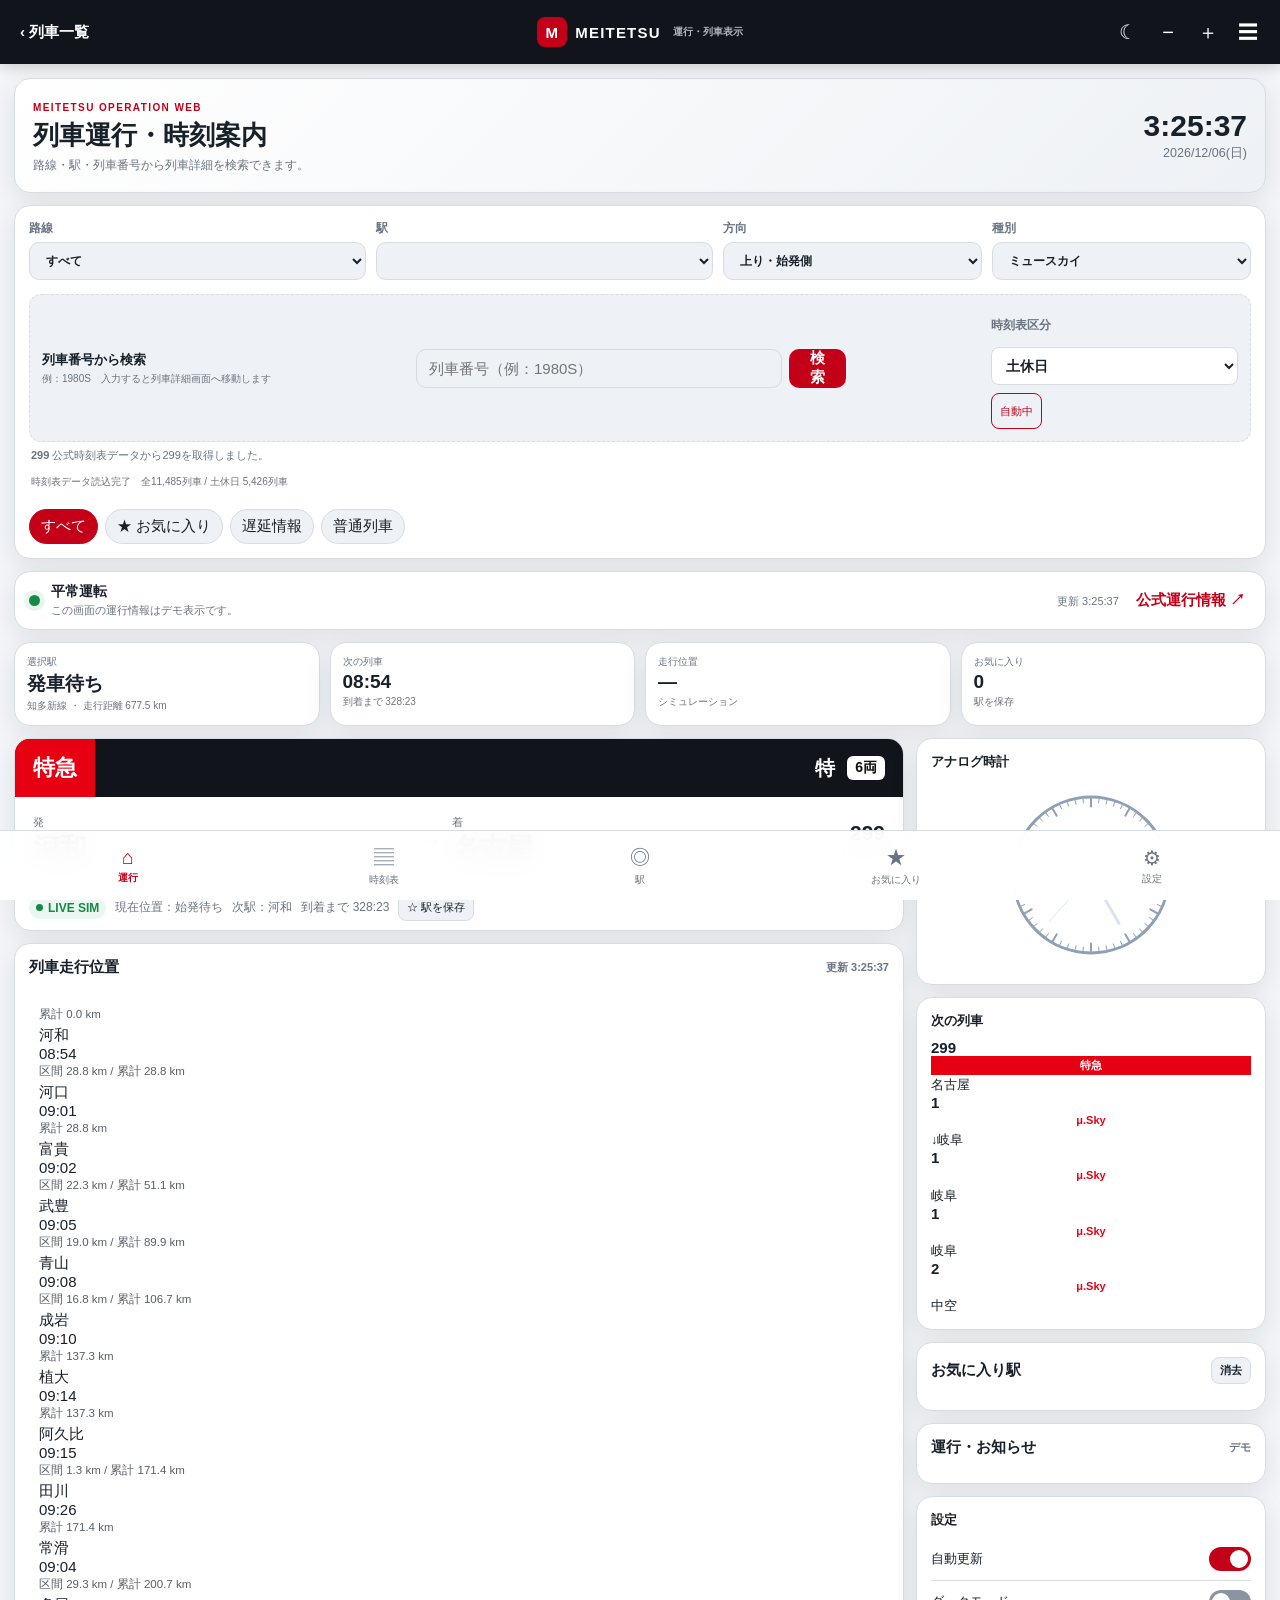
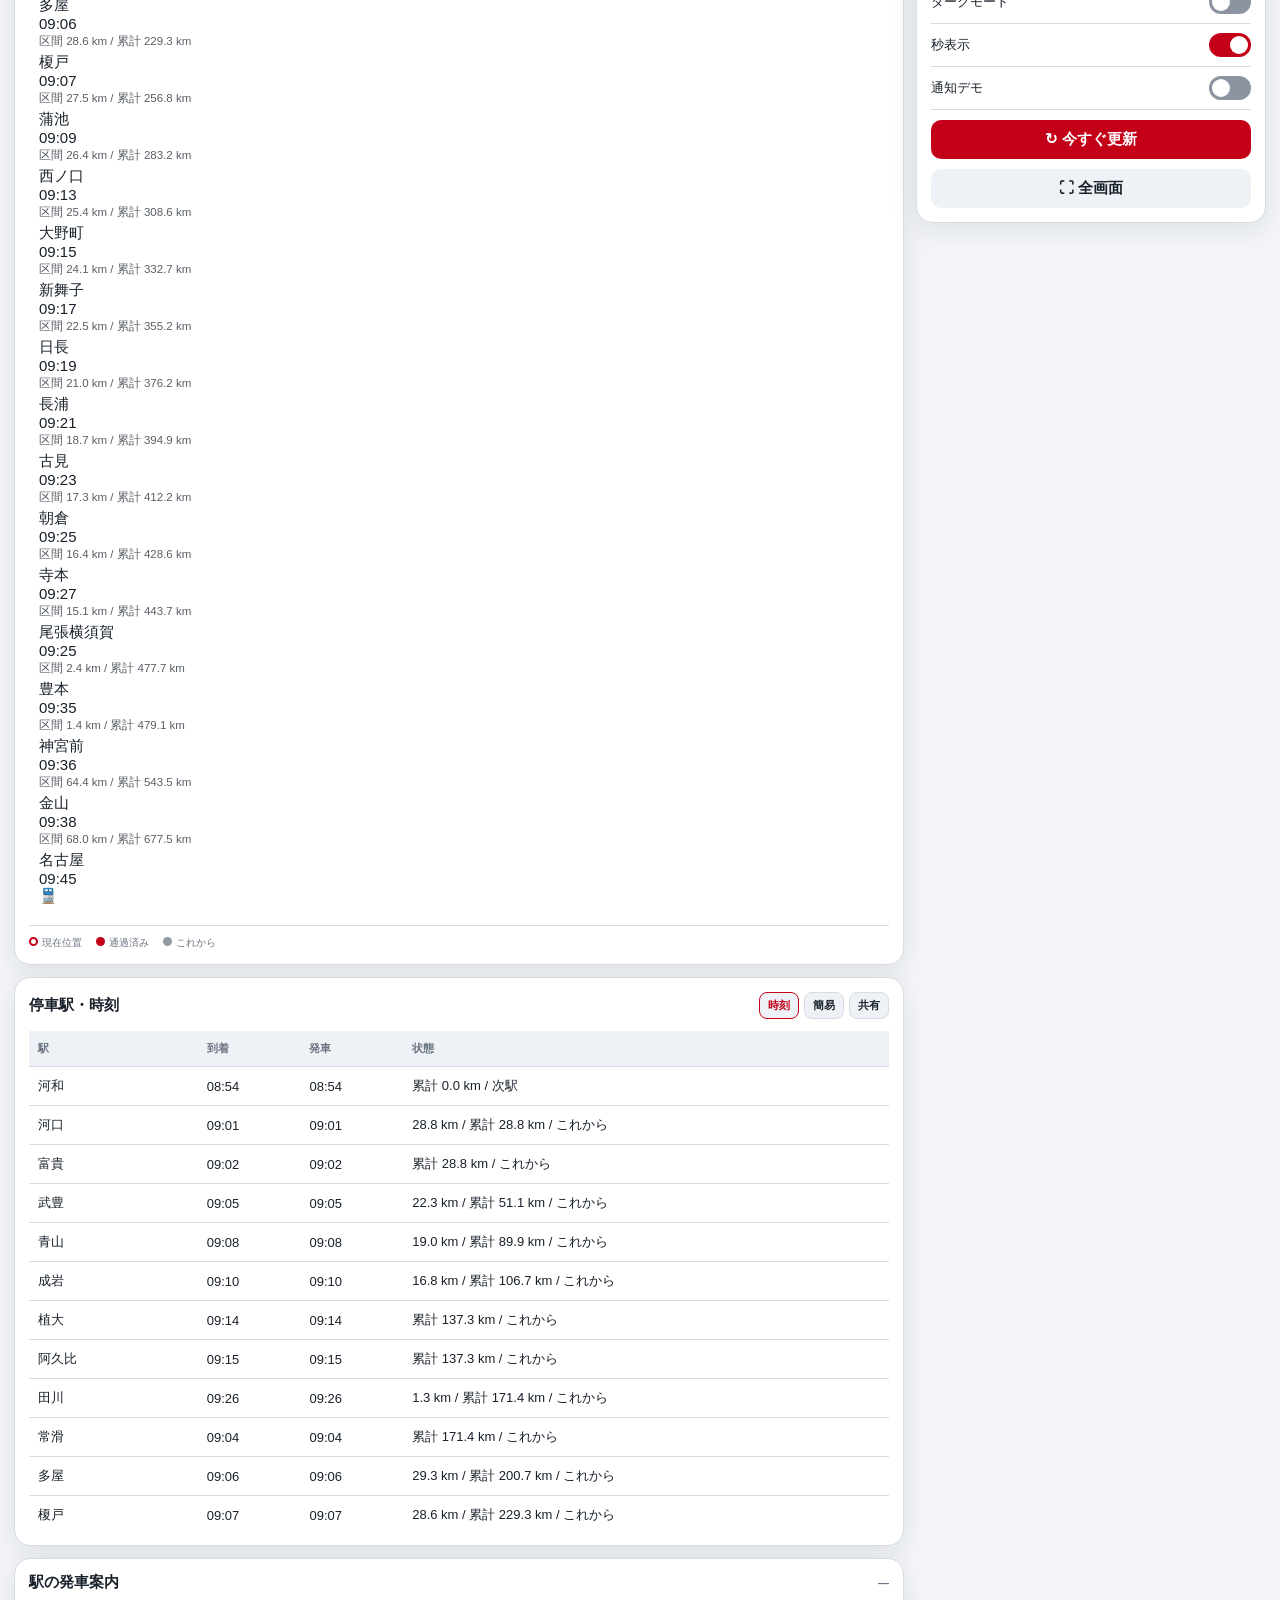
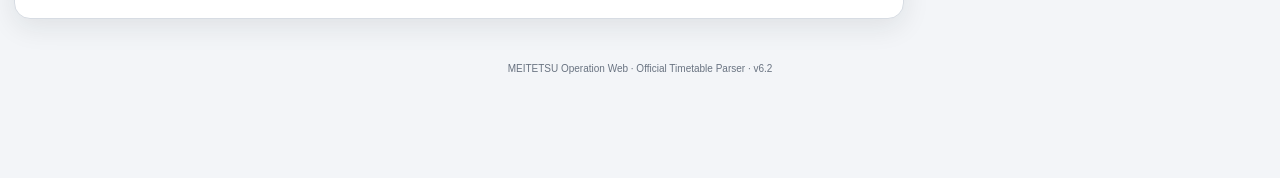
==== index.html @ cd7dd062 "Add files via upload" ====
<!doctype html>
<html lang="ja">
<head>
<meta charset="utf-8"><meta name="viewport" content="width=device-width,initial-scale=1,viewport-fit=cover">
<meta name="theme-color" content="#ffffff"><meta name="description" content="名鉄風の運行・列車・時刻表Webアプリ">
<meta name="mobile-web-app-capable" content="yes"><meta name="apple-mobile-web-app-capable" content="yes"><meta name="apple-mobile-web-app-status-bar-style" content="default"><meta name="apple-mobile-web-app-title" content="名鉄運行Web">
<link rel="apple-touch-icon" href="icon-180.png">
<link rel="manifest" href="manifest.webmanifest"><link rel="stylesheet" href="style.css?v=22">
<title>MEITETSU Operation Web v10.0 Driver Display v22</title>
</head>
<body>
<div id="toast" class="toast" aria-live="polite"></div>
<header class="topbar">
<button class="top-btn" id="backBtn">‹ 列車一覧</button>
<div class="brand"><span class="brand-mark">M</span><span>MEITETSU</span><small>運行・列車表示</small></div>
<div class="top-actions"><button class="icon-btn" id="themeBtn" title="テーマ">☾</button><button class="icon-btn" id="zoomOut">−</button><button class="icon-btn" id="zoomIn">＋</button><button class="icon-btn" id="menuBtn">☰</button></div>
</header>
<main class="app-shell" id="listView">
<section class="hero-card"><div class="hero-left"><span class="eyebrow">MEITETSU OPERATION WEB</span><h1>列車運行・時刻案内</h1><p id="heroSub">路線・駅・列車番号から列車詳細を検索できます。</p></div><div class="hero-clock"><span id="digital">00:00:00</span><small id="dateText">----</small></div></section>
<section class="control-card">
<div class="control-grid"><label>路線<select id="lineSelect"></select></label><label>駅<select id="stationSelect"></select></label><label>方向<select id="directionSelect"><option value="up">上り・始発側</option><option value="down">下り・終着側</option></select></label><label>種別<select id="typeSelect"><option>ミュースカイ</option><option>快速特急</option><option>特急</option><option>快速急行</option><option>急行</option><option>準急</option><option>普通</option></select></label></div>
<div class="train-search"><div><strong>列車番号から検索</strong><small>例：1980S　入力すると列車詳細画面へ移動します</small></div><div class="train-search-box"><input id="trainNumberInput" autocomplete="off" placeholder="列車番号（例：1980S）"><button id="trainSearchBtn">検索</button></div><div class="service-day-box"><label for="dayTypeSelect">時刻表区分</label><select id="dayTypeSelect"><option value="weekday">平日</option><option value="holiday">土休日</option></select><button type="button" id="dayTypeAutoBtn" class="mini-btn">自動</button></div></div>
<div id="trainSearchResult" class="train-search-result"></div><div id="dataStatus" class="data-status">時刻表データを確認中…（画面はすぐ使用できます）</div>
<div class="quick-row" id="quickLines"></div>
<div class="filter-row"><button class="filter active" data-filter="all">すべて</button><button class="filter" data-filter="favorite">★ お気に入り</button><button class="filter" data-filter="delay">遅延情報</button><button class="filter" data-filter="local">普通列車</button></div>
</section>
<section class="status-banner" id="operationBanner"><div class="status-dot ok"></div><div><strong id="bannerTitle">平常運転</strong><span id="bannerText">この画面の運行情報はデモ表示です。</span></div><div class="updated" id="lastUpdated">更新 --:--:--</div><button id="officialBtn">公式運行情報 ↗</button></section>
<section class="metrics"><div class="metric"><span>選択駅</span><strong id="metricStation">—</strong><small id="metricLine">—</small></div><div class="metric"><span>次の列車</span><strong id="metricNext">--:--</strong><small id="metricCountdown">—</small></div><div class="metric"><span>走行位置</span><strong id="metricPosition">—</strong><small>シミュレーション</small></div><div class="metric"><span>お気に入り</span><strong id="metricFav">0</strong><small>駅を保存</small></div></section>
<div class="dashboard"><section class="main-panel">
<section class="train-card"><div class="train-head"><div class="type" id="trainType">普通</div><div class="train-service"><b id="serviceCode">M</b><span id="cars">2両</span></div></div><div class="route-row"><div class="route-end"><small>発</small><strong id="origin">豊橋</strong></div><div class="route-arrow">→</div><div class="route-end"><small>着</small><strong id="destination">名鉄岐阜</strong></div><div class="train-number"><strong id="trainNo">1980S</strong><small>列車番号</small></div></div><div class="live-row"><span class="live-pill"><i></i> LIVE SIM</span><span id="currentLocation">現在位置：—</span><span id="nextStop">次駅：—</span><span id="eta">到着まで —</span><button class="mini-btn" id="favoriteStation">☆ 駅を保存</button></div></section>
<section class="position-card"><div class="section-title"><span>列車走行位置</span><small id="positionUpdated">更新 --:--:--</small></div><div class="route-map" id="routeMap"></div><div class="map-legend"><span><i class="lg-current"></i>現在位置</span><span><i class="lg-passed"></i>通過済み</span><span><i class="lg-next"></i>これから</span></div></section>
<section class="schedule-card" id="scheduleSection"><div class="section-title"><span>停車駅・時刻</span><div class="section-actions"><button class="mini-btn active" data-view="schedule">時刻</button><button class="mini-btn" data-view="compact">簡易</button><button class="mini-btn" id="shareBtn">共有</button></div></div><div class="table-wrap"><table id="scheduleTable"><thead><tr><th>駅</th><th>到着</th><th>発車</th><th>状態</th><th></th></tr></thead><tbody></tbody></table></div></section>
<section class="timetable-card" id="timetableSection"><div class="section-title"><span>駅の発車案内</span><small id="timetableTitle">—</small></div><div id="timetableList" class="timetable-list"></div></section>
</section><aside class="side-panel"><section class="clock-card"><div class="side-title">アナログ時計</div><div class="clock-wrap"><canvas id="analog" width="190" height="190"></canvas></div></section><section class="next-card"><div class="side-title">次の列車</div><div id="nextTrains"></div></section><section class="favorites-card"><div class="section-title"><span>お気に入り駅</span><button class="mini-btn" id="clearFavorites">消去</button></div><div id="favoritesList"></div></section><section class="news-card"><div class="section-title"><span>運行・お知らせ</span><small>デモ</small></div><div id="newsList" class="news-list"></div></section><section class="settings-card" id="settingsPanel"><div class="side-title">設定</div><label class="switch-row"><span>自動更新</span><input type="checkbox" id="autoRefresh" checked><i></i></label><label class="switch-row"><span>ダークモード</span><input type="checkbox" id="darkToggle"><i></i></label><label class="switch-row"><span>秒表示</span><input type="checkbox" id="secondsToggle" checked><i></i></label><label class="switch-row"><span>通知デモ</span><input type="checkbox" id="notifyToggle"><i></i></label><button class="wide-btn" id="refreshBtn">↻ 今すぐ更新</button><button class="wide-btn secondary" id="fullscreenBtn">⛶ 全画面</button><button class="wide-btn secondary" id="installBtn" hidden>＋ ホーム画面に追加</button></section></aside></div></main>

<section id="detailView" class="detail-view" hidden>
<div class="detail-top"><button id="detailBack">‹ 列車一覧</button><div class="detail-title"><strong id="detailCrewName">名古屋乗務区</strong><small id="detailDate">--:--　----</small></div><div class="detail-tools"><button id="detailTheme">☼</button><button id="detailZoomOut">−</button><button id="detailZoomIn">＋</button><button id="detailMenu">⋮</button><button id="stopSimOpen">停車</button></div></div>
<div class="detail-head"><div class="detail-type" id="detailType">普通</div><div class="detail-cars"><b id="detailCars">2</b><span>両</span></div><div class="detail-code"><b id="detailCode">M</b></div><div class="detail-notice">通告</div></div>
<div class="detail-grid">
<div class="detail-left">
<div class="detail-route"><div class="detail-end departure"><span>発</span><b id="detailOrigin">一宮</b></div><div class="detail-end arrival"><span>着</span><b id="detailDestination">津島</b></div><div class="detail-number"><b id="detailTrainNo">1980S</b><span>列車</span></div></div>
<div class="detail-table-wrap"><table class="detail-table"><thead><tr><th></th><th>駅</th><th>到着</th><th>発車</th></tr></thead><tbody id="detailSchedule"></tbody></table></div>
</div>
<aside class="detail-right"><div class="crew-state" id="detailCrewState">乗務開始</div><div class="detail-clock"><canvas id="detailAnalog" width="240" height="240"></canvas><strong id="detailDigital">00:00:00</strong></div><div class="article-box"><div>記事</div><p>自動放送なし</p><p id="detailNotice">列車番号検索で表示した列車です。</p></div></aside>
</div>

<!-- 停車30秒前の運転台赤表示。右側の時計・記事は残します。 -->
<div id="stopAlert" class="driver-stop-alert" hidden>
  <div class="driver-stop-panel">
    <div class="driver-stop-cars"><b id="alertCars">0</b><span>両</span></div>
    <div class="driver-stop-station" id="alertStation">常滑停車</div>
    <div class="driver-stop-times">
      <div><span>着時刻</span><b id="alertArrival">--:--:--</b></div>
      <div><span>発時刻</span><b id="alertDeparture">--:--:--</b></div>
    </div>
    <button id="stopConfirmButton">停車確認</button>
  </div>
</div>

<!-- 時刻シミュレーター -->
<dialog id="stopSimDialog">
  <div class="stop-sim-head"><strong>停車時刻シミュレーター</strong><button id="stopSimClose">×</button></div>
  <label>テスト時刻<input id="stopSimTime" type="time" step="1"></label>
  <div class="stop-sim-row"><button id="stopSimMinus">−30秒</button><button id="stopSimPlus">＋30秒</button></div>
  <div class="stop-sim-row"><button id="stopSimEvent">次の停車30秒前へ</button></div>
  <div class="stop-sim-row"><button id="stopSimPlay">▶ 再生</button><button id="stopSimPause">⏸ 停止</button></div>
  <div class="stop-sim-speed"><button data-stop-speed="1">1×</button><button data-stop-speed="10">10×</button><button data-stop-speed="30">30×</button><button data-stop-speed="60">60×</button></div>
  <p id="stopSimReadout">--:--:--</p>
  <small>テスト中は実時計を使わず、指定した仮想時刻で停車30秒前表示を判定します。</small>
</dialog>
</div>
</section>

<nav class="bottom-nav"><button class="nav-item active" data-target="top">⌂<span>運行</span></button><button class="nav-item" data-target="scheduleSection">▤<span>時刻表</span></button><button class="nav-item" id="stationBtn">◎<span>駅</span></button><button class="nav-item" data-target="favoritesList">★<span>お気に入り</span></button><button class="nav-item" id="settingsBtn">⚙<span>設定</span></button></nav>
<dialog id="menuDialog"><div class="dialog-head"><strong>メニュー</strong><button id="closeDialog">×</button></div><div class="dialog-body"><button class="menu-link" id="simulateDelay">⚠ 遅延表示をデモする</button><button class="menu-link" id="clearDelay">✓ 平常運転に戻す</button><button class="menu-link" id="simulateCancel">⛔ 運休列車をデモする</button><button class="menu-link" id="officialMenu">↗ 名鉄公式 運行情報</button><div class="search-box"><input id="stationSearch" placeholder="駅名を検索（例：一宮）"><button id="searchStation">検索</button></div><div id="searchResult"></div><p class="demo-note">列車番号検索は、名鉄公式「路線別時刻表」のPDFをGitHub Actionsで解析して生成したデータを使用します。運行情報・現在位置は別途シミュレーションです。公式PDFの更新後はデータ更新ワークフローを実行してください。</p></div></dialog>
<footer>MEITETSU Operation Web · Official Timetable Parser · v6.2</footer>
<script src="app.js?v=22"></script>
</body></html>
---- style.css ----
:root{--bg:#f3f5f8;--panel:#fff;--panel2:#eef1f5;--text:#18202a;--muted:#697381;--line:#d7dce3;--accent:#c40018;--line-accent:#c40018;--ok:#138a48;--warn:#c87900;--shadow:0 8px 28px rgba(20,28,38,.09);--radius:16px;--zoom:1}*{box-sizing:border-box}html{scroll-behavior:smooth}body{margin:0;background:var(--bg);color:var(--text);font-family:-apple-system,BlinkMacSystemFont,"Noto Sans JP","Yu Gothic",Meiryo,sans-serif;font-size:calc(15px * var(--zoom));padding-bottom:86px}button,select,input{font:inherit}button{cursor:pointer}body.dark{--bg:#090d13;--panel:#111721;--panel2:#1a212d;--text:#f1f4f7;--muted:#9aa5b2;--line:#2c3542;--shadow:0 10px 32px rgba(0,0,0,.3)}
.topbar{position:sticky;top:0;z-index:30;height:64px;background:#11151b;color:#fff;display:grid;grid-template-columns:1fr auto 1fr;align-items:center;padding:0 14px;box-shadow:0 2px 14px #0003}.top-btn,.icon-btn{background:transparent;border:0;color:#fff}.top-btn{justify-self:start;font-weight:700}.brand{display:flex;align-items:center;gap:8px;font-weight:800;letter-spacing:.08em}.brand-mark{display:grid;place-items:center;width:30px;height:30px;border-radius:8px;background:var(--accent);font-weight:900}.brand small{display:block;font-size:10px;letter-spacing:0;color:#aeb7c3;margin-left:4px}.top-actions{justify-self:end;display:flex;gap:4px}.icon-btn{width:36px;height:36px;border-radius:9px;font-size:20px}.icon-btn:hover,.top-btn:hover{background:#ffffff14}.app-shell{max-width:1280px;margin:auto;padding:14px}.hero-card,.control-card,.status-banner,.train-card,.position-card,.schedule-card,.timetable-card,.clock-card,.next-card,.news-card,.settings-card,.favorites-card,.metric{background:var(--panel);border:1px solid var(--line);box-shadow:var(--shadow);border-radius:var(--radius)}.hero-card{display:flex;justify-content:space-between;align-items:center;padding:18px;margin-bottom:12px;background:linear-gradient(135deg,var(--panel),var(--panel2))}.eyebrow{font-size:10px;font-weight:900;letter-spacing:.14em;color:var(--accent)}h1{margin:4px 0;font-size:26px} .hero-left p{margin:0;color:var(--muted);font-size:12px}.hero-clock{text-align:right}.hero-clock span{display:block;font-size:30px;font-weight:900;font-variant-numeric:tabular-nums}.hero-clock small{color:var(--muted)}.control-card{padding:14px;margin-bottom:12px}.control-grid{display:grid;grid-template-columns:1.3fr 1.3fr 1fr 1fr;gap:10px}.control-grid label{font-size:12px;font-weight:800;color:var(--muted)}select,input{display:block;width:100%;margin-top:5px;border:1px solid var(--line);background:var(--panel2);color:var(--text);border-radius:10px;padding:10px 12px;outline:none}.quick-row,.filter-row{display:flex;gap:7px;overflow:auto;padding-top:10px}.quick,.filter{white-space:nowrap;border:1px solid var(--line);background:var(--panel2);color:var(--text);padding:7px 11px;border-radius:999px}.quick i{display:inline-block;width:7px;height:7px;border-radius:50%;margin-right:6px}.quick.active,.filter.active{background:var(--accent);border-color:var(--accent);color:white}.status-banner{display:flex;align-items:center;gap:11px;padding:11px 14px;margin-bottom:12px}.status-dot{width:11px;height:11px;border-radius:50%;flex:none}.status-dot.ok{background:var(--ok);box-shadow:0 0 0 5px #138a4815}.status-dot.warn{background:var(--warn);box-shadow:0 0 0 5px #c8790015}.status-banner>div:nth-child(2){min-width:0;flex:1}.status-banner strong{display:block;font-size:14px}.status-banner span,.updated{display:block;color:var(--muted);font-size:11px;margin-top:2px}.status-banner button{border:0;background:transparent;color:var(--accent);font-weight:800;white-space:nowrap}.metrics{display:grid;grid-template-columns:repeat(4,1fr);gap:10px;margin-bottom:12px}.metric{padding:12px}.metric span,.metric small{display:block;color:var(--muted);font-size:10px}.metric strong{display:block;font-size:19px;margin:2px 0}.dashboard{display:grid;grid-template-columns:minmax(0,1fr) 350px;gap:12px}.main-panel{min-width:0}.train-card{overflow:hidden;margin-bottom:12px}.train-head{display:flex;justify-content:space-between;background:#11151b;color:#fff}.type{background:#111;color:#fff;font-size:22px;font-weight:900;padding:14px 18px}.train-service{display:flex;align-items:center;gap:12px;padding:0 18px;font-size:14px}.train-service b{font-size:20px}.train-service span{background:#fff;color:#111;padding:3px 8px;border-radius:6px;font-weight:800}.route-row{display:grid;grid-template-columns:1fr 45px 1fr auto;align-items:center;padding:18px}.route-end small,.train-number small{display:block;color:var(--muted);font-size:11px}.route-end strong{font-size:27px}.route-arrow{font-size:28px;text-align:center;color:var(--line-accent)}.train-number{text-align:right;padding-left:15px}.train-number strong{display:block;font-size:21px}.live-row{border-top:1px solid var(--line);padding:9px 14px;display:flex;gap:9px;align-items:center;flex-wrap:wrap;color:var(--muted);font-size:12px}.live-pill{display:inline-flex;align-items:center;gap:5px;background:#138a4814;color:var(--ok);padding:4px 7px;border-radius:999px;font-weight:900}.live-pill i{width:7px;height:7px;border-radius:50%;background:currentColor;animation:pulse 1.4s infinite}@keyframes pulse{50%{opacity:.3}}.mini-btn{border:1px solid var(--line);background:var(--panel2);color:var(--text);border-radius:8px;padding:5px 8px;font-size:11px}.mini-btn.active{color:var(--accent);border-color:var(--accent)}.position-card,.schedule-card,.timetable-card{padding:14px;margin-bottom:12px}.section-title{display:flex;justify-content:space-between;gap:10px;align-items:center;font-weight:900;margin-bottom:12px}.section-title small{font-size:11px;color:var(--muted);font-weight:600}.section-actions{display:flex;gap:5px}.route-map{display:flex;align-items:flex-start;gap:0;overflow-x:auto;padding:16px 10px 20px}.map-stop{position:relative;min-width:90px;text-align:center}.map-stop:before{content:"";position:absolute;top:13px;left:-45px;width:90px;height:5px;background:var(--line);z-index:0}.map-stop:first-child:before{display:none}.map-dot{position:relative;z-index:1;margin:0 auto 8px;width:28px;height:28px;border-radius:50%;border:6px solid var(--panel);background:#929aa5;box-shadow:0 0 0 2px #929aa5}.map-stop.passed .map-dot{background:var(--line-accent);box-shadow:0 0 0 2px var(--line-accent)}.map-stop.current .map-dot{background:#fff;box-shadow:0 0 0 3px var(--line-accent),0 0 0 8px color-mix(in srgb,var(--line-accent) 15%,transparent)}.map-stop.current .map-label{color:var(--line-accent);font-weight:900}.map-label{font-size:11px;white-space:nowrap}.map-time{font-size:10px;color:var(--muted);margin-top:3px}.map-legend{display:flex;gap:14px;color:var(--muted);font-size:10px;border-top:1px solid var(--line);padding-top:10px}.map-legend i{display:inline-block;width:9px;height:9px;border-radius:50%;margin-right:4px}.lg-current{border:2px solid var(--line-accent)}.lg-passed{background:var(--line-accent)}.lg-next{background:#929aa5}.table-wrap{overflow:auto;max-height:500px}.schedule-card table{width:100%;border-collapse:collapse}.schedule-card th,.schedule-card td{padding:10px 9px;border-bottom:1px solid var(--line);text-align:left}.schedule-card th{position:sticky;top:0;background:var(--panel2);font-size:11px;color:var(--muted)}.schedule-card td{font-size:13px}.schedule-card tr.current{background:#c400180b}.schedule-card tr.current td:first-child{border-left:4px solid var(--line-accent)}.station-link{border:0;background:transparent;color:var(--text);font-weight:700;padding:0}.star-btn{border:0;background:transparent;color:var(--accent);font-size:17px}.state{font-size:11px;border-radius:999px;padding:3px 7px;background:var(--panel2)}.state.now{color:var(--accent);background:#c4001815;font-weight:900}.state.done{color:var(--muted)}.table-wrap.compact td:nth-child(2),.table-wrap.compact td:nth-child(3),.table-wrap.compact th:nth-child(2),.table-wrap.compact th:nth-child(3){display:none}.timetable-list{display:grid;grid-template-columns:1fr 1fr}.tt-row{display:grid;grid-template-columns:65px 60px 1fr 55px;gap:8px;padding:9px;border-bottom:1px solid var(--line);align-items:center}.tt-row strong{font-size:18px}.tt-type{font-size:10px;border-radius:5px;background:var(--panel2);padding:4px;text-align:center}.tt-row em{font-size:9px;color:var(--accent);font-style:normal}.side-panel{display:flex;flex-direction:column;gap:12px}.clock-card,.next-card,.news-card,.settings-card,.favorites-card{padding:14px}.side-title{font-size:13px;font-weight:900;margin-bottom:9px}.clock-wrap{display:grid;place-items:center}.next-item{display:grid;grid-template-columns:auto 1fr auto;gap:9px;align-items:center;padding:9px 0;border-bottom:1px solid var(--line)}.next-time{font-size:20px;font-weight:900}.next-main strong{display:block}.next-main small{color:var(--muted)}.next-tag{font-size:10px;background:var(--panel2);padding:4px 6px;border-radius:6px}.news-item{padding:9px 0;border-bottom:1px solid var(--line);font-size:12px}.news-item strong{display:block}.news-item small{display:block;color:var(--muted);margin-top:3px}.favorite-chip{border:1px solid var(--line);background:var(--panel2);color:var(--text);border-radius:999px;padding:7px 10px;margin:3px;font-size:11px}.empty{color:var(--muted);font-size:11px;padding:8px}.switch-row{display:flex;align-items:center;justify-content:space-between;padding:9px 0;border-bottom:1px solid var(--line);font-size:13px}.switch-row input{display:none}.switch-row i{width:42px;height:24px;border-radius:20px;background:#8b94a0;position:relative}.switch-row i:after{content:"";position:absolute;width:18px;height:18px;top:3px;left:3px;border-radius:50%;background:white;transition:.2s}.switch-row input:checked+i{background:var(--accent)}.switch-row input:checked+i:after{left:21px}.wide-btn{width:100%;border:0;background:var(--accent);color:white;border-radius:10px;padding:10px;margin-top:10px;font-weight:800}.wide-btn.secondary{background:var(--panel2);color:var(--text)}.bottom-nav{position:fixed;z-index:30;bottom:0;left:0;right:0;height:70px;background:color-mix(in srgb,var(--panel) 94%,transparent);backdrop-filter:blur(16px);border-top:1px solid var(--line);display:grid;grid-template-columns:repeat(5,1fr)}.nav-item{border:0;background:transparent;color:var(--muted);font-size:20px}.nav-item span{display:block;font-size:10px;margin-top:2px}.nav-item.active{color:var(--accent);font-weight:900}footer{text-align:center;color:var(--muted);font-size:10px;padding:18px}.toast{position:fixed;z-index:100;top:78px;left:50%;transform:translateX(-50%) translateY(-15px);opacity:0;pointer-events:none;background:#11151b;color:white;padding:9px 13px;border-radius:10px;box-shadow:var(--shadow);transition:.25s;font-size:12px}.toast.show{opacity:1;transform:translateX(-50%) translateY(0)}dialog{border:1px solid var(--line);background:var(--panel);color:var(--text);border-radius:16px;width:min(92vw,440px);box-shadow:0 30px 80px #0006;padding:0}dialog::backdrop{background:#0008}.dialog-head{display:flex;justify-content:space-between;padding:14px;border-bottom:1px solid var(--line)}.dialog-head button{border:0;background:transparent;color:var(--text);font-size:22px}.dialog-body{padding:14px}.menu-link{display:block;width:100%;padding:12px;text-align:left;border:0;border-bottom:1px solid var(--line);background:transparent;color:var(--text)}.search-box{display:grid;grid-template-columns:1fr auto;gap:7px;margin-top:12px}.search-box input{margin:0}.search-box button{border:0;background:var(--accent);color:white;border-radius:10px;padding:0 14px}.search-result{display:flex;justify-content:space-between;width:100%;border:0;border-bottom:1px solid var(--line);background:transparent;color:var(--text);padding:10px}.search-result small{color:var(--muted)}.demo-note{color:var(--muted);font-size:11px;line-height:1.6}
@media(max-width:850px){.dashboard{grid-template-columns:1fr}.side-panel{display:grid;grid-template-columns:1fr 1fr}.news-card,.settings-card,.favorites-card{grid-column:span 2}.control-grid{grid-template-columns:1fr 1fr}.route-row{grid-template-columns:1fr 35px 1fr}.train-number{grid-column:1/-1;text-align:left;padding:8px 0 0}.metrics{grid-template-columns:repeat(2,1fr)}.timetable-list{grid-template-columns:1fr}}
@media(max-width:520px){.app-shell{padding:8px}.topbar{height:58px}.top-btn{font-size:12px}.brand{font-size:12px}.brand-mark{width:27px;height:27px}.icon-btn{width:31px}.hero-card{padding:14px}.hero-clock span{font-size:23px}h1{font-size:21px}.status-banner{align-items:flex-start;flex-wrap:wrap}.status-banner .updated{margin-left:22px}.status-banner button{font-size:11px}.route-end strong{font-size:23px}.side-panel{display:block}.clock-card,.next-card,.news-card,.settings-card,.favorites-card{margin-bottom:12px}.route-map{padding-left:4px}.map-stop{min-width:76px}.map-stop:before{left:-38px;width:76px}.bottom-nav{height:66px}.nav-item{font-size:18px}.tt-row{grid-template-columns:55px 50px 1fr 35px}}
:root{--zoom:1}.app-shell,.detail-view{zoom:var(--zoom)}
.train-search{margin-top:14px;padding:12px;border:1px dashed var(--line);border-radius:12px;display:flex;align-items:center;justify-content:space-between;gap:12px;background:var(--panel2)}.train-search strong{display:block;font-size:13px}.train-search small{display:block;color:var(--muted);font-size:10px;margin-top:3px}.train-search-box{display:flex;gap:7px;min-width:min(430px,48%)}.train-search-box input{margin:0}.train-search-box button{border:0;background:var(--accent);color:#fff;border-radius:10px;padding:0 16px;font-weight:800}.train-search-result{font-size:11px;color:var(--muted);padding:6px 2px;min-height:17px}
.detail-view{padding-bottom:30px;min-height:calc(100vh - 64px);background:#fff;color:#111;font-family:Arial,'Noto Sans JP',sans-serif}.detail-top{height:64px;display:grid;grid-template-columns:1fr auto 1fr;align-items:center;border-bottom:1px solid #222;background:#fff}.detail-top>button,.detail-tools button{height:44px;border:0;background:#fff;color:#0877d1;font-size:17px;padding:0 13px}.detail-top>button{text-align:left}.detail-title{text-align:center;font-size:20px}.detail-title small{display:block;font-size:11px;font-weight:400;margin-top:2px}.detail-tools{justify-self:end;display:flex;gap:1px}.detail-tools button{border:1px solid #222;color:#111;min-width:44px;border-radius:5px;font-size:22px}.detail-grid{display:grid;grid-template-columns:minmax(560px,1fr) 360px;max-width:1100px;margin:0 auto;border-left:1px solid #222;border-right:1px solid #222}.detail-left{border-right:2px solid #222}.detail-head{display:grid;grid-template-columns:2fr 1fr 1fr;height:122px;border-bottom:2px solid #222}.detail-type{background:#000;color:#fff;font-size:62px;display:grid;place-items:center;font-weight:500}.detail-code,.detail-cars{display:grid;place-items:center;border-left:1px solid #222;background:#fff}.detail-code b{font-size:58px;font-weight:400}.detail-cars{grid-template-columns:1fr auto;padding:0 20px}.detail-cars b{font-size:58px;font-weight:400}.detail-cars span{font-size:22px;align-self:end;margin-bottom:22px}.detail-route{height:112px;display:grid;grid-template-columns:1fr 1fr 1.45fr;border-bottom:2px solid #222}.detail-end{display:grid;grid-template-columns:42px 1fr;align-items:center;border-right:1px solid #222}.detail-end span{font-size:24px;text-align:center}.detail-end b{font-size:37px;font-weight:500;text-align:center}.detail-number{display:grid;grid-template-columns:1fr 70px;align-items:center}.detail-number b{font-size:54px;font-weight:400;text-align:center}.detail-number span{font-size:25px}.detail-table-wrap{overflow:auto}.detail-table{border-collapse:collapse;width:100%;table-layout:fixed}.detail-table th,.detail-table td{border-bottom:1px solid #222;border-right:1px solid #222;height:47px;padding:0 7px}.detail-table th{font-size:12px;background:#f5f5f5}.detail-table th:nth-child(1){width:42px}.detail-table th:nth-child(2){width:35%}.detail-table th:nth-child(3),.detail-table th:nth-child(4){width:31.5%}.detail-table td{font-size:25px}.detail-table td:nth-child(3),.detail-table td:nth-child(4){font-variant-numeric:tabular-nums}.detail-table .row-mark{font-size:12px;text-align:center;color:#e00072}.detail-table .detail-current{background:#fff4fa}.detail-table .detail-current td:nth-child(2){font-weight:700}.detail-right{background:#fff}.crew-state{height:70px;background:#ddd;border-bottom:2px solid #222;display:grid;place-items:center;font-size:36px}.detail-clock{text-align:center;padding:14px 10px 8px}.detail-clock canvas{width:min(220px,70vw);height:auto;display:block;margin:0 auto}.detail-clock strong{display:block;font-size:48px;font-weight:400;letter-spacing:4px;margin-top:3px}.article-box{border-top:2px solid #222;margin-top:2px;min-height:150px}.article-box>div{background:#999;color:#111;font-size:21px;padding:3px 7px}.article-box p{margin:7px;font-size:18px}.detail-view[hidden]{display:none!important}
@media(max-width:760px){.train-search{display:block}.train-search-box{min-width:0;width:100%;margin-top:9px}.detail-grid{display:block;border:0}.detail-left{border-right:0}.detail-right{border-top:2px solid #222}.detail-head{height:92px}.detail-type{font-size:42px}.detail-code b,.detail-cars b{font-size:40px}.detail-cars span{font-size:15px;margin-bottom:16px}.detail-route{height:88px}.detail-end b{font-size:27px}.detail-end span{font-size:18px}.detail-number b{font-size:35px}.detail-number span{font-size:17px}.detail-table td{font-size:20px;height:42px}.crew-state{height:55px;font-size:28px}.detail-clock{display:grid;grid-template-columns:1fr;justify-items:center}.detail-clock strong{font-size:36px}.detail-top{grid-template-columns:1fr auto auto}.detail-title{font-size:15px}.detail-title small{display:none}.detail-tools button{min-width:34px;padding:0 7px;font-size:18px}}
@media(max-width:520px){.train-search-box button{padding:0 12px}.detail-top{height:54px}.detail-top>button{font-size:14px;padding:0 7px}.detail-head{grid-template-columns:2fr 1fr 1fr}.detail-route{grid-template-columns:1fr 1fr 1.25fr}.detail-number{grid-template-columns:1fr 42px}.detail-number b{font-size:29px}.detail-number span{font-size:13px}.detail-table td{font-size:17px}.detail-table th{font-size:10px}.detail-clock strong{font-size:30px}.article-box{min-height:100px}}

.data-status{font-size:10px;color:var(--muted);padding:6px 2px 0}.data-status.ok{color:#087f4f}.data-status.warn{color:#b36b00}.source-pill{display:inline-block;font-size:10px;padding:3px 6px;border-radius:999px;background:#eef7ff;color:#1769aa;margin-left:5px}

.search-train-result{display:grid;grid-template-columns:auto 1fr;gap:2px 10px;width:100%;padding:9px;border:0;border-bottom:1px solid var(--line);background:var(--panel);color:var(--text);text-align:left}.search-train-result b{font-size:14px}.search-train-result span{font-weight:700}.search-train-result small{grid-column:1/-1;color:var(--muted);font-size:10px}


/* PWA / driver-display fullscreen mode */
html, body {
  min-height: 100%;
}
body {
  -webkit-tap-highlight-color: transparent;
  overscroll-behavior-y: none;
}
@media (display-mode: standalone) {
  body { padding-bottom: env(safe-area-inset-bottom); }
  .topbar { padding-top: env(safe-area-inset-top); height: calc(64px + env(safe-area-inset-top)); }
  .bottom-nav { padding-bottom: env(safe-area-inset-bottom); height: calc(70px + env(safe-area-inset-bottom)); }
}
@media (display-mode: fullscreen), (display-mode: standalone) and (orientation: landscape) {
  .detail-view {
    min-height: 100dvh;
    padding-bottom: 0;
  }
  .detail-grid {
    width: 100%;
    max-width: none;
    min-height: calc(100dvh - 64px);
  }
  .detail-right {
    min-width: 300px;
  }
  .bottom-nav, body > footer { display: none; }
}
html:fullscreen body { overflow: hidden; }
html:fullscreen .detail-view { min-height: 100dvh; }
html:fullscreen .detail-grid { min-height: 100dvh; }

/* iPad / tablet driver-display sizing fix
   The previous minmax(560px, 1fr) + 360px forced a ~920px minimum layout,
   which could leave an unused strip on the right on iPad. */
@media (min-width: 761px) and (max-width: 1100px) {
  html, body { width: 100%; max-width: 100%; overflow-x: hidden; }
  .topbar { width: 100%; }
  .detail-view { width: 100%; max-width: 100%; overflow-x: hidden; }
  .detail-grid {
    width: 100%;
    max-width: none;
    grid-template-columns: minmax(0, 3fr) minmax(300px, 2fr);
    margin: 0;
  }
  .detail-left { min-width: 0; }
  .detail-right { min-width: 0; }
  .detail-head { grid-template-columns: 2fr 1fr 1fr; }
  .detail-route { grid-template-columns: minmax(0, 1fr) minmax(0, 1fr) minmax(180px, 1.45fr); }
  .detail-number { min-width: 0; }
  .detail-number b, .detail-end b { white-space: nowrap; }
  .detail-table-wrap { width: 100%; overflow-x: hidden; }
  .detail-table { width: 100%; }
  .detail-clock canvas { width: min(220px, 32vw); height: auto; }
}

/* iPad portrait: keep the two-pane driver display while using the full width. */
@media (min-width: 761px) and (max-width: 1100px) and (orientation: portrait) {
  .detail-grid { grid-template-columns: minmax(0, 60%) minmax(0, 40%); }
  .detail-type { font-size: clamp(44px, 6vw, 62px); }
  .detail-code b, .detail-cars b { font-size: clamp(40px, 5.5vw, 58px); }
  .detail-end b { font-size: clamp(28px, 3.6vw, 37px); }
  .detail-number b { font-size: clamp(38px, 5vw, 54px); }
  .detail-table td { font-size: clamp(20px, 2.35vw, 25px); }
  .crew-state { font-size: clamp(28px, 3.4vw, 36px); }
  .detail-clock strong { font-size: clamp(34px, 4.5vw, 48px); }
}

/* v4: iPad portrait clock-fit fix
   Keep the driver display at 100% scale. The digital clock must fit inside
   the right pane instead of being clipped when the page is viewed at 1x. */
@media (min-width: 761px) and (max-width: 1100px) {
  .detail-right {
    min-width: 0;
    overflow: hidden;
  }
  .detail-clock {
    width: 100%;
    min-width: 0;
    overflow: hidden;
    padding-left: 6px;
    padding-right: 6px;
  }
  .detail-clock canvas {
    width: min(220px, 30vw, 100%);
    max-width: 100%;
    height: auto;
  }
  .detail-clock strong {
    width: 100%;
    max-width: 100%;
    box-sizing: border-box;
    white-space: nowrap;
    overflow: hidden;
    text-overflow: clip;
    font-size: clamp(27px, 3.65vw, 42px);
    letter-spacing: clamp(0px, 0.18vw, 2px);
    line-height: 1.15;
  }
}

/* Portrait iPad: give the clock a little more room while retaining the
   timetable/display balance. */
@media (min-width: 761px) and (max-width: 1100px) and (orientation: portrait) {
  .detail-grid {
    grid-template-columns: minmax(0, 63%) minmax(0, 37%);
  }
  .detail-clock strong {
    font-size: clamp(27px, 3.55vw, 40px);
    letter-spacing: 0;
  }
}

/* Driver-display immersive mode: hide the web app chrome while a train detail is open.
   iPad/iPhone standalone mode cannot programmatically hide the OS status bar,
   but all in-page header/footer controls are removed. */
html:has(body.driver-mode),
body.driver-mode {
  background: #fff !important;
}
body.driver-mode {
  padding: 0 !important;
  margin: 0 !important;
  overflow: hidden;
}
body.driver-mode .topbar,
body.driver-mode .bottom-nav,
body.driver-mode > footer {
  display: none !important;
}
body.driver-mode .detail-view {
  display: block;
  width: 100vw;
  min-height: 100dvh;
  height: 100dvh;
  max-width: none;
  overflow: hidden;
  padding: 0;
  margin: 0;
}
/* detail-top is intentionally kept: the white crew-name/title bar belongs to
   the driver display. Only the normal black site header and bottom navigation
   are removed. */
body.driver-mode .detail-grid {
  width: 100vw;
  max-width: none;
  min-height: 100dvh;
  height: 100dvh;
  margin: 0;
}
@supports (height: 100svh) {
  body.driver-mode .detail-view,
  body.driver-mode .detail-grid {
    min-height: 100svh;
    height: 100svh;
  }
}

/* v7: 平日 / 土休日 切替 */
.service-day-box {
  display:flex; align-items:center; gap:8px; margin-top:10px;
  flex-wrap:wrap;
}
.service-day-box label { font-size:12px; font-weight:700; color:var(--muted); }
.service-day-box select {
  min-width:120px; height:38px; border:1px solid var(--line);
  border-radius:8px; background:var(--panel); color:var(--text);
  padding:0 10px; font-size:14px; font-weight:700;
}
.service-day-box .mini-btn { height:36px; }
@media(max-width:520px){
  .service-day-box { gap:6px; }
  .service-day-box select { flex:1; min-width:0; }
}

/* =========================================================
   v9 乗務員表示再現：参照スクショ寄せ
   時刻表JSON/PDF解析ロジックは変更せず、詳細画面の見た目だけを再構成。
   ========================================================= */
.detail-view{
  padding:0!important; min-height:100dvh!important; background:#fff!important; color:#111!important;
  font-family:-apple-system,BlinkMacSystemFont,"Helvetica Neue","Hiragino Kaku Gothic ProN","Yu Gothic",Meiryo,sans-serif!important;
  font-weight:400; overflow:hidden;
}
.detail-top{
  height:70px!important; grid-template-columns:1fr auto 1fr!important;
  border-bottom:1px solid #222!important; background:#fff!important;
}
.detail-top>button,.detail-tools button{
  height:48px!important; background:#fff!important; color:#0877d1!important;
  font-size:22px!important; font-weight:400; padding:0 16px!important;
}
.detail-title{font-size:25px!important;font-weight:700;line-height:1.05}
.detail-title small{font-size:12px!important;color:#555;margin-top:5px!important}
.detail-tools{gap:2px!important}
.detail-tools button{border:1px solid #222!important;color:#111!important;min-width:58px!important;border-radius:5px!important;font-size:27px!important}
.detail-grid{
  display:grid!important; grid-template-columns:minmax(0,63%) minmax(0,37%)!important;
  width:100vw!important; max-width:none!important; margin:0!important;
  border-left:0!important;border-right:0!important; min-height:calc(100dvh - 70px)!important;
}
.detail-left{border-right:2px solid #222!important;min-width:0}
.detail-head{
  height:122px!important; display:grid!important;
  grid-template-columns:2fr 1fr 1fr 1fr!important;
  border-bottom:2px solid #222!important;
}
.detail-type{
  /* 色はapp.jsのTRAIN_TYPE_STYLEから種別ごとに適用 */
  background:#fff;color:#111;font-size:64px!important;font-weight:700!important;
  letter-spacing:.04em; border-right:1px solid #222; display:grid!important;place-items:center!important;
  border-radius:0!important;
}
.detail-cars,.detail-code,.detail-notice{
  display:grid!important;place-items:center!important;background:#fff!important;border-left:1px solid #222!important;
  border-radius:0!important;
}
.detail-cars{grid-template-columns:1fr auto!important;padding:0 17px!important}
.detail-cars b,.detail-code b{font-size:58px!important;font-weight:400!important}
.detail-cars span{font-size:22px!important;align-self:end!important;margin:0 0 22px 2px!important}
.detail-notice{font-size:45px!important;font-weight:400!important}
.detail-route{
  height:108px!important;display:grid!important;grid-template-columns:1fr 1fr 1.65fr!important;
  border-bottom:2px solid #222!important;
}
.detail-end{display:grid!important;grid-template-columns:42px 1fr!important;align-items:center!important;border-right:1px solid #222!important}
.detail-end span{font-size:25px!important;text-align:center!important}
.detail-end b{font-size:39px!important;font-weight:500!important;text-align:center!important;white-space:nowrap}
.detail-number{display:grid!important;grid-template-columns:1fr 68px!important;align-items:center!important}
.detail-number b{font-size:55px!important;font-weight:400!important;text-align:center!important;white-space:nowrap}
.detail-number span{font-size:25px!important}
.detail-table-wrap{overflow:hidden!important;height:calc(100dvh - 300px)!important}
.detail-table{border-collapse:collapse!important;width:100%!important;table-layout:fixed!important}
.detail-table th,.detail-table td{border-bottom:1px solid #222!important;border-right:1px solid #222!important;height:48px!important;padding:0 8px!important}
.detail-table th{font-size:14px!important;background:#f5f5f5!important;font-weight:700!important}
.detail-table th:nth-child(1){width:54px!important}.detail-table th:nth-child(2){width:35%!important}.detail-table th:nth-child(3),.detail-table th:nth-child(4){width:31.5%!important}
.detail-table td{font-size:26px!important;font-weight:400!important;line-height:1!important}
.detail-table td:first-child{text-align:center;font-size:17px!important}
.detail-table td:nth-child(2){font-weight:400}
.detail-table td:nth-child(3),.detail-table td:nth-child(4){font-variant-numeric:tabular-nums;letter-spacing:.01em}
.detail-table .detail-current{background:#fff1f8!important}
.detail-table .detail-current td:nth-child(2){font-weight:700!important}
.detail-table .detail-crew-switch{background:#dedede!important}
.detail-table .detail-crew-switch td{background:#dedede!important}
.detail-table .detail-crew-switch td:nth-child(2){font-weight:500!important}
.detail-table .row-mark{font-size:12px!important;text-align:center;color:#e00072}
.detail-right{background:#fff!important;min-width:0;overflow:hidden!important}
.crew-state{
  height:70px!important;background:#dcdcdc!important;border-bottom:2px solid #222!important;
  display:grid!important;place-items:center!important;font-size:37px!important;font-weight:500!important;
}
.detail-clock{text-align:center!important;padding:17px 10px 9px!important;overflow:hidden!important}
.detail-clock canvas{width:min(250px,75%)!important;height:auto!important;display:block!important;margin:0 auto!important}
.detail-clock strong{display:block!important;font-size:43px!important;font-weight:400!important;letter-spacing:2px!important;margin-top:6px!important;white-space:nowrap!important}
.article-box{border-top:2px solid #222!important;margin-top:0!important;min-height:170px!important}
.article-box>div{background:#999!important;color:#111!important;font-size:23px!important;font-weight:400!important;padding:3px 8px!important}
.article-box p{margin:8px!important;font-size:20px!important;line-height:1.55!important}

/* v10: 参照スクショの罫線・文字配置に合わせた細部調整 */
.detail-head > *{min-width:0!important}
.detail-type{font-family:-apple-system,BlinkMacSystemFont,"Helvetica Neue","Hiragino Kaku Gothic ProN","Yu Gothic",Meiryo,sans-serif!important}
.detail-cars b,.detail-code b,.detail-number b,.detail-end b,.detail-notice,.crew-state,.detail-clock strong{
  font-family:-apple-system,BlinkMacSystemFont,"Helvetica Neue","Hiragino Kaku Gothic ProN","Yu Gothic",Meiryo,sans-serif!important;
}
.detail-cars b,.detail-code b{line-height:1!important}
.detail-notice{line-height:1!important;white-space:nowrap!important}
.detail-route > *{min-width:0!important}
.detail-table td,.detail-table th{vertical-align:middle!important}
.detail-table .detail-crew-switch td{background:#dedede!important}
.detail-table .detail-crew-switch td:nth-child(2){font-weight:500!important}
.detail-view[hidden]{display:none!important}

/* 乗務区切替時のグレー表示 */
.crew-segment-label{font-size:.46em!important;color:#555!important;margin-left:8px;vertical-align:middle}

@media (min-width:761px) and (max-width:1100px) and (orientation:portrait){
  .detail-top{height:70px!important}
  .detail-grid{grid-template-columns:63% 37%!important;min-height:calc(100dvh - 70px)!important}
  .detail-type{font-size:clamp(45px,6.2vw,64px)!important}
  .detail-cars b,.detail-code b{font-size:clamp(38px,5.6vw,58px)!important}
  .detail-notice{font-size:clamp(31px,4.3vw,45px)!important}
  .detail-end b{font-size:clamp(26px,3.8vw,39px)!important}
  .detail-number b{font-size:clamp(37px,5.3vw,55px)!important}
  .detail-table td{font-size:clamp(19px,2.55vw,26px)!important}
  .crew-state{font-size:clamp(28px,3.8vw,37px)!important}
  .detail-clock canvas{width:min(250px,75%,27vw)!important}
  .detail-clock strong{font-size:clamp(27px,3.7vw,43px)!important}
}
@media (max-width:760px){
  .detail-top{height:58px!important}
  .detail-grid{display:grid!important;grid-template-columns:63% 37%!important;min-height:calc(100dvh - 58px)!important}
  .detail-head{height:92px!important}
  .detail-type{font-size:clamp(30px,7vw,46px)!important}
  .detail-cars b,.detail-code b{font-size:clamp(26px,6vw,40px)!important}
  .detail-cars span{font-size:12px!important;margin-bottom:13px!important}
  .detail-notice{font-size:clamp(21px,5vw,31px)!important}
  .detail-route{height:82px!important}
  .detail-end{grid-template-columns:27px 1fr!important}
  .detail-end span{font-size:15px!important}.detail-end b{font-size:clamp(18px,4vw,27px)!important}
  .detail-number{grid-template-columns:1fr 37px!important}.detail-number b{font-size:clamp(22px,5vw,31px)!important}.detail-number span{font-size:12px!important}
  .detail-table-wrap{height:calc(100dvh - 232px)!important}
  .detail-table th{font-size:9px!important}.detail-table td{font-size:clamp(13px,3.5vw,20px)!important;height:42px!important;padding:0 4px!important}
  .crew-state{height:52px!important;font-size:clamp(19px,4.8vw,28px)!important}
  .detail-clock{padding:8px 4px!important}.detail-clock canvas{width:min(150px,82%)!important}.detail-clock strong{font-size:clamp(19px,4.3vw,31px)!important;letter-spacing:0!important}
  .article-box>div{font-size:16px!important}.article-box p{font-size:13px!important;margin:5px!important}
}

/* v11: 発・着ブロックを参照写真の2段構成に固定 */
.detail-route{grid-template-columns:1fr 1fr 1.65fr!important;grid-template-rows:1fr 1fr!important;height:108px!important}
.detail-end.departure{grid-column:1!important;grid-row:1!important}
.detail-end.arrival{grid-column:1!important;grid-row:2!important}
.detail-number{grid-column:2 / 4!important;grid-row:1 / 3!important}
.detail-end.departure{border-bottom:1px solid #222!important}
.detail-end span{font-size:24px!important}
.detail-end b{font-size:40px!important}
.detail-number b{font-size:55px!important}
.detail-number span{font-size:24px!important}
@media (min-width:761px) and (max-width:1100px) and (orientation:portrait){
  .detail-route{height:108px!important;grid-template-columns:1fr 1fr 1.65fr!important;grid-template-rows:1fr 1fr!important}
  .detail-end span{font-size:22px!important}.detail-end b{font-size:clamp(30px,4vw,40px)!important}
  .detail-number b{font-size:clamp(42px,5.3vw,55px)!important}.detail-number span{font-size:22px!important}
}
@media(max-width:760px){
  .detail-route{height:82px!important;grid-template-columns:1fr 1fr 1.55fr!important;grid-template-rows:1fr 1fr!important}
  .detail-end.departure{grid-column:1!important;grid-row:1!important}.detail-end.arrival{grid-column:1!important;grid-row:2!important}
  .detail-number{grid-column:2 / 4!important;grid-row:1 / 3!important}
  .detail-end span{font-size:15px!important}.detail-end b{font-size:clamp(20px,4vw,28px)!important}
  .detail-number b{font-size:clamp(25px,5vw,34px)!important}.detail-number span{font-size:13px!important}
}

/* =========================================================
   v13: 参照写真の「発・着・駅名・列車」部分を再調整
   - 左右比率を写真に合わせて約52:48
   - 発/着は細い専用列、駅名はその右
   - 列車番号と「列車」を別セルに配置
   - 行先の長さに応じてJSが --station-size を自動調整
   ========================================================= */
.detail-view{font-family:-apple-system,BlinkMacSystemFont,"Helvetica Neue","Hiragino Kaku Gothic ProN","Yu Gothic",Meiryo,sans-serif!important;background:#fff!important}
.detail-top{height:70px!important}
.detail-head{
  width:100vw!important;
  height:92px!important;
  display:grid!important;
  grid-template-columns:44.5% 17.5% 20.5% 17.5%!important;
  border-top:1px solid #222!important;
  border-bottom:2px solid #222!important;
}
.detail-head > *{min-width:0!important;border-radius:0!important}
.detail-type{font-size:58px!important;font-weight:700!important;letter-spacing:.03em!important;border-right:1px solid #222!important}
.detail-cars,.detail-code,.detail-notice{background:#fff!important;border-left:0!important;border-right:1px solid #222!important}
.detail-cars{display:grid!important;grid-template-columns:auto auto!important;place-content:center!important;align-items:end!important;gap:3px!important;padding:0!important}
.detail-cars b{font-size:55px!important;font-weight:400!important;line-height:.9!important}
.detail-cars span{font-size:22px!important;margin:0 0 2px!important;align-self:end!important}
.detail-code{display:grid!important;place-items:center!important}
.detail-code b{font-size:57px!important;font-weight:400!important;line-height:1!important}
.detail-notice{display:grid!important;place-items:center!important;font-size:43px!important;font-weight:400!important;line-height:1!important}

.detail-grid{
  display:grid!important;
  grid-template-columns:52% 48%!important;
  width:100vw!important;
  max-width:none!important;
  margin:0!important;
  min-height:calc(100dvh - 162px)!important;
  border:0!important;
}
.detail-left{border-right:2px solid #222!important;min-width:0!important}

/* 写真の下段：発/着 → 駅名 → 列車番号 → 列車 */
.detail-route{
  height:118px!important;
  display:grid!important;
  grid-template-columns:54px minmax(95px, 1.15fr) minmax(125px, 1.75fr) 58px!important;
  grid-template-rows:1fr 1fr!important;
  border-bottom:2px solid #222!important;
  min-width:0!important;
}
.detail-end{
  display:grid!important;
  grid-template-columns:54px minmax(0,1fr)!important;
  align-items:center!important;
  min-width:0!important;
  border-right:1px solid #222!important;
  overflow:hidden!important;
}
.detail-end.departure{grid-column:1 / 3!important;grid-row:1!important;border-bottom:1px solid #222!important}
.detail-end.arrival{grid-column:1 / 3!important;grid-row:2!important}
.detail-end span{
  font-size:25px!important;
  text-align:center!important;
  font-weight:400!important;
  white-space:nowrap!important;
}
.detail-end b{
  --station-size:32px;
  font-size:var(--station-size)!important;
  font-weight:400!important;
  text-align:center!important;
  white-space:nowrap!important;
  overflow:hidden!important;
  text-overflow:clip!important;
  padding:0 5px!important;
  line-height:1.05!important;
  min-width:0!important;
}
.detail-number{
  grid-column:3 / 5!important;
  grid-row:1 / 3!important;
  display:grid!important;
  grid-template-columns:minmax(0,1fr) 58px!important;
  align-items:center!important;
  min-width:0!important;
  border-left:0!important;
  overflow:hidden!important;
}
.detail-number b{
  font-size:40px!important;
  font-weight:400!important;
  text-align:center!important;
  white-space:nowrap!important;
  overflow:hidden!important;
  text-overflow:clip!important;
  min-width:0!important;
  padding:0 3px!important;
}
.detail-number span{font-size:24px!important;white-space:nowrap!important;text-align:center!important}

.detail-table-wrap{height:calc(100dvh - 280px)!important;overflow:hidden!important}
.detail-table th,.detail-table td{height:42px!important;padding:0 6px!important;border-bottom:1px solid #222!important;border-right:1px solid #222!important}
.detail-table th{font-size:12px!important}
.detail-table th:nth-child(1){width:54px!important}.detail-table th:nth-child(2){width:34%!important}.detail-table th:nth-child(3),.detail-table th:nth-child(4){width:33%!important}
.detail-table td{font-size:20px!important}.detail-table td:first-child{font-size:14px!important}
.detail-right{min-width:0!important;background:#fff!important;border:0!important;overflow:hidden!important}
.crew-state{height:92px!important;background:#ddd!important;border-bottom:2px solid #222!important;font-size:38px!important;font-weight:500!important}
.detail-clock{padding:18px 10px 10px!important;text-align:center!important}
.detail-clock canvas{width:min(235px,58%)!important;height:auto!important;display:block!important;margin:0 auto!important}
.detail-clock strong{font-size:39px!important;letter-spacing:2px!important;margin-top:8px!important;font-weight:400!important}
.article-box{border-top:2px solid #222!important;margin-top:0!important}
.article-box>div{font-size:22px!important;background:#999!important;padding:3px 8px!important}
.article-box p{font-size:18px!important;line-height:1.45!important;margin:8px!important}

@media (max-width:760px){
  .detail-top{height:58px!important}
  .detail-head{height:92px!important;grid-template-columns:44.5% 17.5% 20.5% 17.5%!important}
  .detail-type{font-size:clamp(32px,8vw,52px)!important}
  .detail-cars b{font-size:clamp(32px,7vw,50px)!important}.detail-cars span{font-size:15px!important}
  .detail-code b{font-size:clamp(34px,7vw,52px)!important}.detail-notice{font-size:clamp(24px,5.5vw,40px)!important}
  .detail-grid{grid-template-columns:52% 48%!important;min-height:calc(100dvh - 150px)!important}
  .detail-route{height:98px!important;grid-template-columns:40px minmax(72px,1.1fr) minmax(92px,1.7fr) 42px!important}
  .detail-end{grid-template-columns:40px minmax(0,1fr)!important}
  .detail-end span{font-size:16px!important}
  .detail-end b{font-size:clamp(18px,4.2vw,28px)!important;padding:0 3px!important}
  .detail-number{grid-template-columns:minmax(0,1fr) 42px!important}
  .detail-number b{font-size:clamp(24px,5.8vw,38px)!important}
  .detail-number span{font-size:15px!important}
  .detail-table-wrap{height:calc(100dvh - 248px)!important}
  .detail-table th{font-size:9px!important}.detail-table td{font-size:clamp(13px,3.2vw,19px)!important;height:38px!important}
  .crew-state{height:70px!important;font-size:clamp(22px,5vw,34px)!important}
  .detail-clock canvas{width:min(180px,70%)!important}.detail-clock strong{font-size:clamp(20px,4.8vw,34px)!important}
}


/* =========================================================
   v14: 参照写真に合わせた最終レイアウト調整
   - 下段の左表示幅を写真比率へ（約45%）
   - 発/着を細い列、駅名、列車番号、列車をコンパクトに
   - 罫線1px中心
   - 時計を小型化
   - 長い駅名/列車番号はJSのfit処理を優先
   ========================================================= */
.detail-view{overflow:hidden!important}
.detail-top{height:58px!important;border-bottom:1px solid #222!important}
.detail-head{height:92px!important;grid-template-columns:45% 17.5% 20.5% 17%!important;border-top:1px solid #222!important;border-bottom:1px solid #222!important}
.detail-type{font-size:54px!important;font-weight:700!important;border-right:1px solid #222!important}
.detail-cars,.detail-code,.detail-notice{border-right:1px solid #222!important}
.detail-cars b{font-size:48px!important}
.detail-cars span{font-size:19px!important;margin-bottom:8px!important}
.detail-code b{font-size:50px!important}
.detail-notice{font-size:39px!important}
.detail-grid{grid-template-columns:45.5% 54.5%!important;min-height:calc(100dvh - 150px)!important}
.detail-left{border-right:1px solid #222!important}
.detail-route{height:92px!important;grid-template-columns:43px minmax(0,1fr) minmax(0,1fr) 40px!important;grid-template-rows:1fr 1fr!important;border-bottom:1px solid #222!important}
.detail-end{grid-template-columns:43px minmax(0,1fr)!important;border-right:1px solid #222!important}
.detail-end.departure{grid-column:1 / 3!important;grid-row:1!important;border-bottom:1px solid #222!important}
.detail-end.arrival{grid-column:1 / 3!important;grid-row:2!important}
.detail-end span{font-size:20px!important}
.detail-end b{font-size:clamp(20px,3.1vw,30px)!important;padding:0 2px!important}
.detail-number{grid-column:3 / 5!important;grid-row:1 / 3!important;grid-template-columns:minmax(0,1fr) 40px!important}
.detail-number b{font-size:clamp(27px,4vw,40px)!important;padding:0 2px!important}
.detail-number span{font-size:18px!important}
.detail-table-wrap{height:calc(100dvh - 242px)!important}
.detail-table th,.detail-table td{height:36px!important;padding:0 4px!important;border-bottom:1px solid #222!important;border-right:1px solid #222!important}
.detail-table th{font-size:10px!important}
.detail-table th:nth-child(1){width:35px!important}
.detail-table th:nth-child(2){width:39%!important}
.detail-table th:nth-child(3),.detail-table th:nth-child(4){width:30.5%!important}
.detail-table td{font-size:17px!important}
.detail-table td:first-child{font-size:12px!important}
.crew-state{height:58px!important;border-bottom:1px solid #222!important;font-size:29px!important}
.detail-clock{padding:10px 5px 6px!important}
.detail-clock canvas{width:min(125px,38%)!important;height:auto!important}
.detail-clock strong{font-size:29px!important;letter-spacing:1px!important;margin-top:5px!important}
.article-box{border-top:1px solid #222!important;margin-top:0!important}
.article-box>div{font-size:19px!important;padding:2px 6px!important}
.article-box p{font-size:15px!important;line-height:1.4!important;margin:6px!important}

@media (max-width:760px){
 .detail-head{height:86px!important;grid-template-columns:45% 17.5% 20.5% 17%!important}
 .detail-type{font-size:clamp(34px,7vw,50px)!important}
 .detail-cars b{font-size:clamp(30px,6.5vw,46px)!important}
 .detail-cars span{font-size:13px!important;margin-bottom:7px!important}
 .detail-code b{font-size:clamp(31px,6.8vw,48px)!important}
 .detail-notice{font-size:clamp(23px,5.2vw,37px)!important}
 .detail-grid{grid-template-columns:45.5% 54.5%!important;min-height:calc(100dvh - 144px)!important}
 .detail-route{height:86px!important;grid-template-columns:31px minmax(0,1fr) minmax(0,1fr) 30px!important}
 .detail-end{grid-template-columns:31px minmax(0,1fr)!important}
 .detail-end span{font-size:14px!important}
 .detail-end b{font-size:clamp(17px,4vw,26px)!important}
 .detail-number{grid-template-columns:minmax(0,1fr) 30px!important}
 .detail-number b{font-size:clamp(22px,5vw,32px)!important}
 .detail-number span{font-size:13px!important}
 .detail-table-wrap{height:calc(100dvh - 230px)!important}
 .detail-table td{font-size:clamp(12px,3.1vw,17px)!important;height:34px!important}
 .crew-state{height:52px!important;font-size:clamp(20px,4.5vw,27px)!important}
 .detail-clock canvas{width:min(120px,55%)!important}
 .detail-clock strong{font-size:clamp(18px,4.2vw,28px)!important}
}

/* v15: 運転台時刻表の選択・秒表示 */
.detail-table .schedule-selectable,
#scheduleTable .schedule-selectable { cursor:pointer; -webkit-tap-highlight-color:transparent; }
.detail-table .schedule-selectable.selected-row,
#scheduleTable .schedule-selectable.selected-row {
  background:#f4c400 !important;
  color:#111 !important;
}
.detail-table .schedule-selectable.selected-row td,
#scheduleTable .schedule-selectable.selected-row td { background:#f4c400 !important; color:#111 !important; }
.detail-table .time-sec,
#scheduleTable .time-sec {
  display:inline-block;
  margin-left:5px;
  font-size:.58em;
  line-height:1;
  vertical-align:top;
  position:relative;
  top:.02em;
  font-weight:500;
}
.detail-table .time-sec-zero,
#scheduleTable .time-sec-zero {
  background:#ff55b8 !important;
  color:#111 !important;
  padding:1px 2px 2px;
  margin-left:5px;
  min-width:1.65em;
  text-align:center;
}
.detail-table .selected-row .time-sec-zero,
#scheduleTable .selected-row .time-sec-zero {
  background:#ff55b8 !important;
}
\n\n/* v16: タッチ選択を最優先で表示 */\n.detail-table tr.schedule-selectable,\n#scheduleTable tr.schedule-selectable {\n  cursor: pointer !important;\n  touch-action: manipulation !important;\n  -webkit-user-select: none !important;\n  user-select: none !important;\n  -webkit-tap-highlight-color: rgba(244,196,0,.25) !important;\n}\n.detail-table tr.schedule-selectable.selected-row > td,\n#scheduleTable tr.schedule-selectable.selected-row > td {\n  background-color: #f4c400 !important;\n  color: #111 !important;\n}\n.detail-table tr.schedule-selectable.selected-row .time-sec-zero,\n#scheduleTable tr.schedule-selectable.selected-row .time-sec-zero {\n  background-color: #ff55b8 !important;\n  color: #111 !important;\n}\n.detail-table .time-main,\n#scheduleTable .time-main { white-space: nowrap !important; }\n.detail-table .time-sec,\n#scheduleTable .time-sec {\n  display: inline-block !important;\n  font-size: .56em !important;\n  margin-left: 4px !important;\n  vertical-align: super !important;\n  line-height: 1 !important;\n  min-width: 1.2em;\n}\n.detail-table .time-sec-zero,\n#scheduleTable .time-sec-zero {\n  background: #ff55b8 !important;\n  padding: 1px 2px !important;\n  min-width: 1.55em !important;\n  text-align: center !important;\n}\n
/* v21: 参照写真に合わせた停車確認パネル */
.driver-stop-alert{
  position:absolute;
  z-index:80;
  left:0;
  right:0;
  top:280px;
  bottom:0;
  display:block;
  pointer-events:none;
}
.driver-stop-alert[hidden]{display:none!important}
.driver-stop-panel{
  position:absolute;
  left:0;
  top:0;
  bottom:0;
  width:50%;
  max-width:510px;
  min-width:320px;
  background:#ed0013;
  color:#fff;
  pointer-events:auto;
  display:flex;
  flex-direction:column;
  padding:24px 28px 26px;
  box-sizing:border-box;
}
.driver-stop-cars{text-align:center;font-size:58px;line-height:1.05;margin-top:0}
.driver-stop-cars span{font-size:30px;margin-left:3px}
.driver-stop-station{text-align:center;font-size:48px;font-weight:700;line-height:1.12;margin-top:20px;white-space:nowrap;overflow:hidden;text-overflow:ellipsis}
.driver-stop-times{margin-top:58px}
.driver-stop-times>div{display:grid;grid-template-columns:43% 57%;align-items:baseline;margin:0 0 20px}
.driver-stop-times span{font-size:29px;white-space:nowrap}
.driver-stop-times b{font-size:32px;font-weight:400;white-space:nowrap}
#stopConfirmButton{margin-top:auto;height:68px;min-height:68px;border:0;background:#ffd400;color:#111;font-size:30px;font-weight:700}
#stopConfirmButton.confirmed{background:#ffd400}
#stopSimOpen{font-size:14px!important;min-width:64px}
#stopSimDialog{width:min(390px,calc(100vw - 30px));border:1px solid #555;border-radius:12px;padding:16px;box-shadow:0 10px 40px rgba(0,0,0,.3)}
#stopSimDialog::backdrop{background:rgba(0,0,0,.35)}
.stop-sim-head{display:flex;align-items:center;justify-content:space-between;font-size:20px;margin-bottom:12px}
.stop-sim-head button{border:0;background:transparent;font-size:28px}
#stopSimDialog label{display:block;font-size:15px;margin:10px 0}
#stopSimDialog input{display:block;width:100%;box-sizing:border-box;margin-top:6px;padding:10px;border:1px solid #777;border-radius:6px;font-size:18px}
.stop-sim-row,.stop-sim-speed{display:flex;gap:6px;margin:8px 0}
.stop-sim-row button,.stop-sim-speed button{flex:1;padding:9px;border:1px solid #555;border-radius:6px;background:#eee}
#stopSimEvent{background:#ffd400;font-weight:700}
#stopSimReadout{font-size:24px;font-variant-numeric:tabular-nums;margin:12px 0}
@media(max-width:900px){
  .driver-stop-alert{top:232px}
  .driver-stop-panel{width:48%;min-width:290px;max-width:none;padding:18px 18px 20px}
  .driver-stop-cars{font-size:50px}
  .driver-stop-cars span{font-size:25px}
  .driver-stop-station{font-size:38px;margin-top:14px}
  .driver-stop-times{margin-top:42px}
  .driver-stop-times>div{grid-template-columns:42% 58%;margin-bottom:15px}
  .driver-stop-times span{font-size:22px}
  .driver-stop-times b{font-size:25px}
  #stopConfirmButton{height:56px;min-height:56px;font-size:24px}
}
@media(max-width:520px){
  .driver-stop-alert{top:220px}
  .driver-stop-panel{width:52%;min-width:0;padding:14px 10px 14px}
  .driver-stop-cars{font-size:36px}
  .driver-stop-cars span{font-size:18px}
  .driver-stop-station{font-size:25px;margin-top:10px}
  .driver-stop-times{margin-top:25px}
  .driver-stop-times>div{grid-template-columns:1fr;margin-bottom:10px}
  .driver-stop-times span{font-size:16px}
  .driver-stop-times b{font-size:18px}
  #stopConfirmButton{height:44px;min-height:44px;font-size:18px}
}


/* v22 FINAL: 赤い停車確認表示は左側の運転台領域だけを覆う */
.detail-grid{position:relative!important;}
.detail-left{position:relative!important;min-height:calc(100dvh - 150px)!important;overflow:hidden!important;}
.driver-stop-alert{position:absolute!important;z-index:90!important;left:0!important;right:auto!important;top:112px!important;bottom:0!important;width:100%!important;height:auto!important;display:block!important;pointer-events:none!important;overflow:hidden!important;}
.driver-stop-alert[hidden]{display:none!important;}
.driver-stop-panel{position:absolute!important;left:0!important;top:0!important;bottom:0!important;width:100%!important;max-width:none!important;min-width:0!important;height:auto!important;background:#e60012!important;color:#fff!important;pointer-events:auto!important;display:flex!important;flex-direction:column!important;padding:20px 28px 24px!important;box-sizing:border-box!important;}
.driver-stop-cars{text-align:center!important;font-size:58px!important;line-height:1.05!important;margin-top:0!important;}
.driver-stop-cars span{font-size:30px!important;margin-left:3px!important;}
.driver-stop-station{text-align:center!important;font-size:52px!important;font-weight:700!important;line-height:1.12!important;margin-top:24px!important;white-space:nowrap!important;overflow:hidden!important;text-overflow:ellipsis!important;}
.driver-stop-times{margin-top:58px!important;}
.driver-stop-times>div{display:grid!important;grid-template-columns:43% 57%!important;align-items:baseline!important;margin:0 0 22px!important;}
.driver-stop-times span{font-size:30px!important;white-space:nowrap!important;}
.driver-stop-times b{font-size:34px!important;font-weight:400!important;white-space:nowrap!important;}
#stopConfirmButton{margin-top:auto!important;height:72px!important;min-height:72px!important;border:0!important;background:#ffd400!important;color:#111!important;font-size:31px!important;font-weight:700!important;}
@media(max-width:900px){
 .detail-grid{grid-template-columns:60% 40%!important;min-height:calc(100dvh - 120px)!important;}
 .detail-left{min-height:calc(100dvh - 120px)!important;border-right:2px solid #222!important;}
 .detail-right{border-top:0!important;min-width:0!important;}
 .driver-stop-alert{top:88px!important;}
 .driver-stop-panel{padding:18px 20px 20px!important;}
 .driver-stop-cars{font-size:50px!important;}.driver-stop-cars span{font-size:25px!important;}
 .driver-stop-station{font-size:42px!important;margin-top:16px!important;}
 .driver-stop-times{margin-top:42px!important;}.driver-stop-times span{font-size:24px!important;}.driver-stop-times b{font-size:27px!important;}
 #stopConfirmButton{height:60px!important;min-height:60px!important;font-size:25px!important;}
}
@media(max-width:760px){
 .detail-grid{display:grid!important;grid-template-columns:60% 40%!important;}
 .driver-stop-alert{top:82px!important;}
 .driver-stop-panel{padding:14px 16px 16px!important;}
 .driver-stop-cars{font-size:43px!important;}.driver-stop-cars span{font-size:21px!important;}
 .driver-stop-station{font-size:34px!important;margin-top:12px!important;}
 .driver-stop-times{margin-top:30px!important;}.driver-stop-times>div{grid-template-columns:44% 56%!important;margin-bottom:13px!important;}
 .driver-stop-times span{font-size:20px!important;}.driver-stop-times b{font-size:23px!important;}
 #stopConfirmButton{height:52px!important;min-height:52px!important;font-size:22px!important;}
}
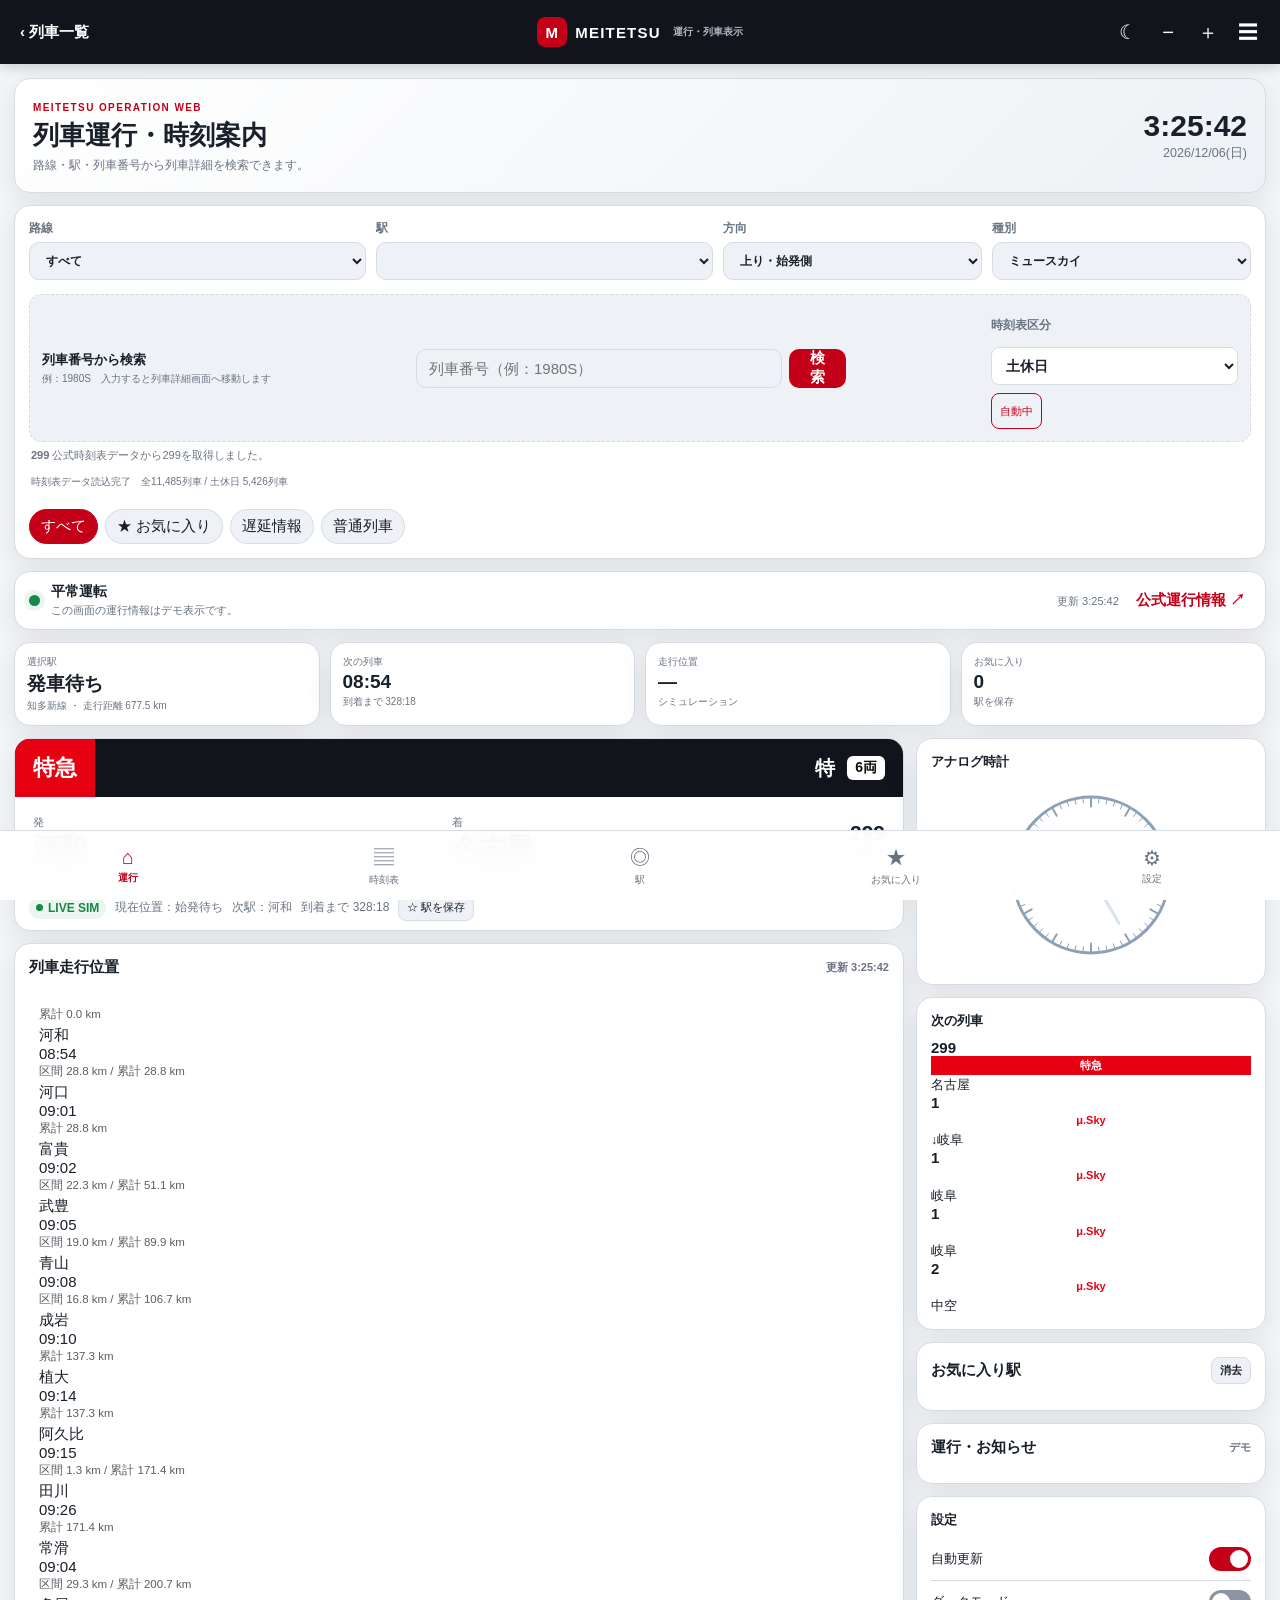
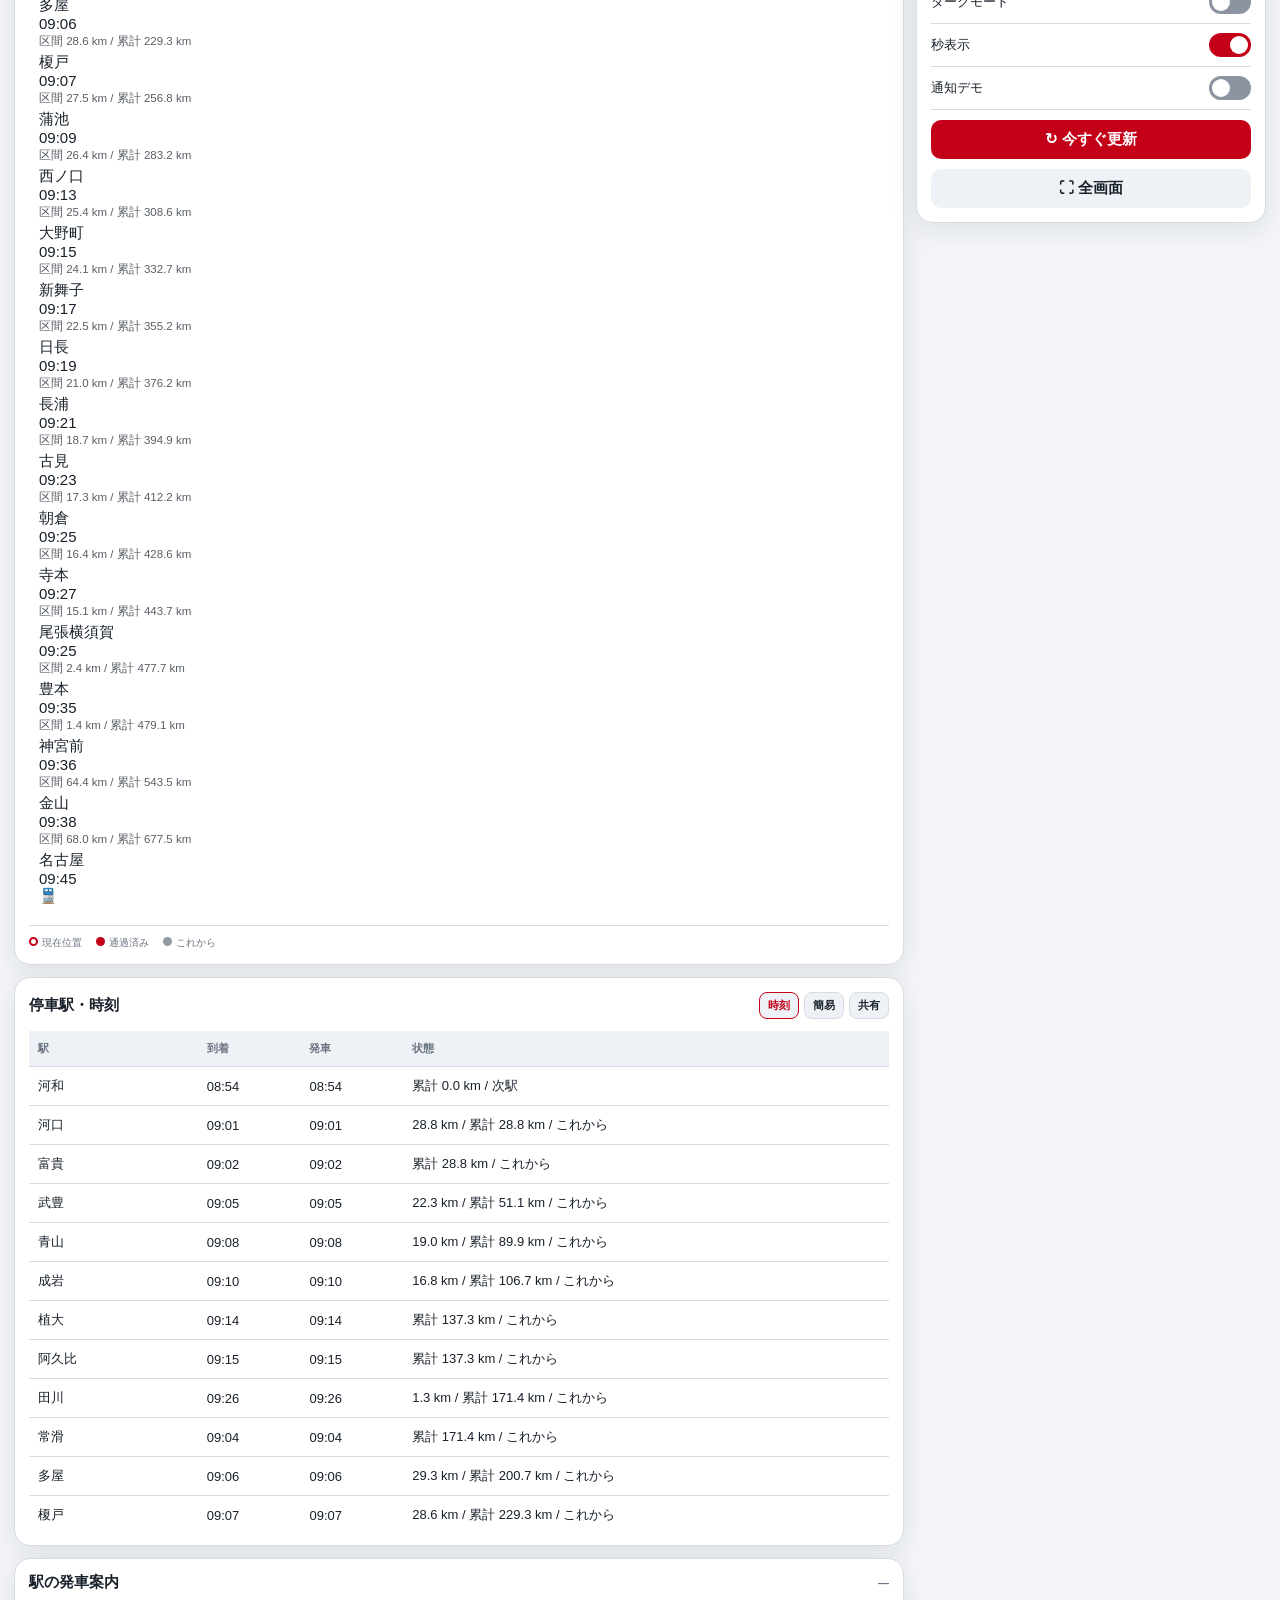
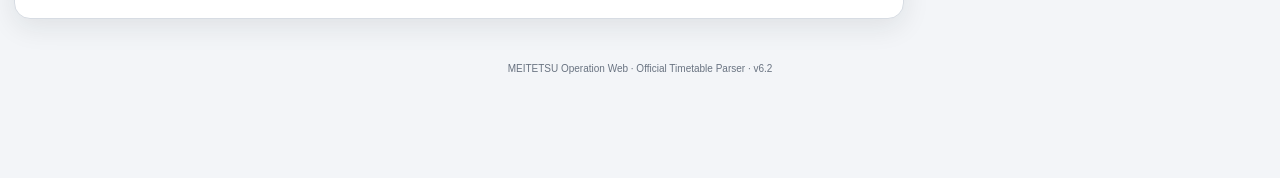
==== commit a6ba3ed0: "Add files via upload" ====
--- a/index.html
+++ b/index.html
@@ -5,8 +5,8 @@
 <meta name="theme-color" content="#ffffff"><meta name="description" content="名鉄風の運行・列車・時刻表Webアプリ">
 <meta name="mobile-web-app-capable" content="yes"><meta name="apple-mobile-web-app-capable" content="yes"><meta name="apple-mobile-web-app-status-bar-style" content="default"><meta name="apple-mobile-web-app-title" content="名鉄運行Web">
 <link rel="apple-touch-icon" href="icon-180.png">
-<link rel="manifest" href="manifest.webmanifest"><link rel="stylesheet" href="style.css?v=22">
-<title>MEITETSU Operation Web v10.0 Driver Display v22</title>
+<link rel="manifest" href="manifest.webmanifest"><link rel="stylesheet" href="style.css?v=24">
+<title>v23 停車確認ボタン修正版 - MEITETSU Operation Web v10.0 Driver Display v21</title>
 </head>
 <body>
 <div id="toast" class="toast" aria-live="polite"></div>
@@ -74,5 +74,5 @@
 <nav class="bottom-nav"><button class="nav-item active" data-target="top">⌂<span>運行</span></button><button class="nav-item" data-target="scheduleSection">▤<span>時刻表</span></button><button class="nav-item" id="stationBtn">◎<span>駅</span></button><button class="nav-item" data-target="favoritesList">★<span>お気に入り</span></button><button class="nav-item" id="settingsBtn">⚙<span>設定</span></button></nav>
 <dialog id="menuDialog"><div class="dialog-head"><strong>メニュー</strong><button id="closeDialog">×</button></div><div class="dialog-body"><button class="menu-link" id="simulateDelay">⚠ 遅延表示をデモする</button><button class="menu-link" id="clearDelay">✓ 平常運転に戻す</button><button class="menu-link" id="simulateCancel">⛔ 運休列車をデモする</button><button class="menu-link" id="officialMenu">↗ 名鉄公式 運行情報</button><div class="search-box"><input id="stationSearch" placeholder="駅名を検索（例：一宮）"><button id="searchStation">検索</button></div><div id="searchResult"></div><p class="demo-note">列車番号検索は、名鉄公式「路線別時刻表」のPDFをGitHub Actionsで解析して生成したデータを使用します。運行情報・現在位置は別途シミュレーションです。公式PDFの更新後はデータ更新ワークフローを実行してください。</p></div></dialog>
 <footer>MEITETSU Operation Web · Official Timetable Parser · v6.2</footer>
-<script src="app.js?v=22"></script>
+<script src="app.js?v=24"></script>
 </body></html>
--- a/style.css
+++ b/style.css
@@ -650,38 +650,205 @@
 }
 
 
-/* v22 FINAL: 赤い停車確認表示は左側の運転台領域だけを覆う */
-.detail-grid{position:relative!important;}
-.detail-left{position:relative!important;min-height:calc(100dvh - 150px)!important;overflow:hidden!important;}
-.driver-stop-alert{position:absolute!important;z-index:90!important;left:0!important;right:auto!important;top:112px!important;bottom:0!important;width:100%!important;height:auto!important;display:block!important;pointer-events:none!important;overflow:hidden!important;}
-.driver-stop-alert[hidden]{display:none!important;}
-.driver-stop-panel{position:absolute!important;left:0!important;top:0!important;bottom:0!important;width:100%!important;max-width:none!important;min-width:0!important;height:auto!important;background:#e60012!important;color:#fff!important;pointer-events:auto!important;display:flex!important;flex-direction:column!important;padding:20px 28px 24px!important;box-sizing:border-box!important;}
-.driver-stop-cars{text-align:center!important;font-size:58px!important;line-height:1.05!important;margin-top:0!important;}
-.driver-stop-cars span{font-size:30px!important;margin-left:3px!important;}
-.driver-stop-station{text-align:center!important;font-size:52px!important;font-weight:700!important;line-height:1.12!important;margin-top:24px!important;white-space:nowrap!important;overflow:hidden!important;text-overflow:ellipsis!important;}
-.driver-stop-times{margin-top:58px!important;}
-.driver-stop-times>div{display:grid!important;grid-template-columns:43% 57%!important;align-items:baseline!important;margin:0 0 22px!important;}
-.driver-stop-times span{font-size:30px!important;white-space:nowrap!important;}
-.driver-stop-times b{font-size:34px!important;font-weight:400!important;white-space:nowrap!important;}
-#stopConfirmButton{margin-top:auto!important;height:72px!important;min-height:72px!important;border:0!important;background:#ffd400!important;color:#111!important;font-size:31px!important;font-weight:700!important;}
-@media(max-width:900px){
- .detail-grid{grid-template-columns:60% 40%!important;min-height:calc(100dvh - 120px)!important;}
- .detail-left{min-height:calc(100dvh - 120px)!important;border-right:2px solid #222!important;}
- .detail-right{border-top:0!important;min-width:0!important;}
- .driver-stop-alert{top:88px!important;}
- .driver-stop-panel{padding:18px 20px 20px!important;}
- .driver-stop-cars{font-size:50px!important;}.driver-stop-cars span{font-size:25px!important;}
- .driver-stop-station{font-size:42px!important;margin-top:16px!important;}
- .driver-stop-times{margin-top:42px!important;}.driver-stop-times span{font-size:24px!important;}.driver-stop-times b{font-size:27px!important;}
- #stopConfirmButton{height:60px!important;min-height:60px!important;font-size:25px!important;}
+/* v23: 停車確認ボタンを常に赤パネル内の下端に表示 */
+.driver-stop-alert{overflow:visible!important}
+.driver-stop-panel{
+  height:calc(100dvh - 280px)!important;
+  min-height:300px!important;
+  max-height:none!important;
+  overflow:visible!important;
+  position:relative!important;
+}
+#stopConfirmButton{
+  position:absolute!important;
+  left:6%!important;
+  right:6%!important;
+  bottom:18px!important;
+  width:88%!important;
+  margin:0!important;
+  display:block!important;
+  visibility:visible!important;
+  opacity:1!important;
+  z-index:999!important;
+  pointer-events:auto!important;
 }
 @media(max-width:760px){
- .detail-grid{display:grid!important;grid-template-columns:60% 40%!important;}
- .driver-stop-alert{top:82px!important;}
- .driver-stop-panel{padding:14px 16px 16px!important;}
- .driver-stop-cars{font-size:43px!important;}.driver-stop-cars span{font-size:21px!important;}
- .driver-stop-station{font-size:34px!important;margin-top:12px!important;}
- .driver-stop-times{margin-top:30px!important;}.driver-stop-times>div{grid-template-columns:44% 56%!important;margin-bottom:13px!important;}
- .driver-stop-times span{font-size:20px!important;}.driver-stop-times b{font-size:23px!important;}
- #stopConfirmButton{height:52px!important;min-height:52px!important;font-size:22px!important;}
-}
+  .driver-stop-panel{height:calc(100dvh - 220px)!important;min-height:260px!important}
+  #stopConfirmButton{bottom:10px!important;height:50px!important;min-height:50px!important;font-size:20px!important}
+}
+
+
+/* =========================================================
+   v24 FINAL: 停車確認パネルを運転台左側へ確実に固定
+   - 全画面オーバーレイにしない
+   - 右側の時計・記事を覆わない
+   - ボタンを必ずパネル内の下端に表示
+   ========================================================= */
+.detail-view {
+  position: relative !important;
+}
+
+.driver-stop-alert {
+  position: absolute !important;
+  z-index: 100 !important;
+  left: 0 !important;
+  top: 242px !important;
+  width: 45.5vw !important;
+  height: calc(100dvh - 242px) !important;
+  right: auto !important;
+  bottom: auto !important;
+  display: block !important;
+  pointer-events: none !important;
+  overflow: hidden !important;
+}
+
+.driver-stop-alert[hidden] {
+  display: none !important;
+}
+
+.driver-stop-panel {
+  position: absolute !important;
+  inset: 0 !important;
+  width: 100% !important;
+  height: 100% !important;
+  min-width: 0 !important;
+  min-height: 0 !important;
+  max-width: none !important;
+  max-height: none !important;
+  margin: 0 !important;
+  padding: 18px 18px 20px !important;
+  background: #ed0013 !important;
+  color: #fff !important;
+  display: flex !important;
+  flex-direction: column !important;
+  overflow: hidden !important;
+  pointer-events: auto !important;
+  box-sizing: border-box !important;
+}
+
+.driver-stop-cars {
+  flex: 0 0 auto !important;
+  text-align: center !important;
+  font-size: clamp(34px, 4.6vw, 58px) !important;
+  line-height: 1 !important;
+  margin: 0 !important;
+}
+
+.driver-stop-cars span {
+  font-size: .52em !important;
+  margin-left: 3px !important;
+}
+
+.driver-stop-station {
+  flex: 0 0 auto !important;
+  text-align: center !important;
+  font-size: clamp(26px, 3.5vw, 46px) !important;
+  font-weight: 700 !important;
+  line-height: 1.15 !important;
+  margin-top: 14px !important;
+  white-space: nowrap !important;
+  overflow: hidden !important;
+  text-overflow: ellipsis !important;
+}
+
+.driver-stop-times {
+  flex: 0 0 auto !important;
+  margin-top: clamp(28px, 4vw, 55px) !important;
+}
+
+.driver-stop-times > div {
+  display: grid !important;
+  grid-template-columns: 42% 58% !important;
+  align-items: baseline !important;
+  margin: 0 0 clamp(10px, 1.6vw, 20px) !important;
+}
+
+.driver-stop-times span {
+  font-size: clamp(16px, 2.2vw, 29px) !important;
+  white-space: nowrap !important;
+}
+
+.driver-stop-times b {
+  font-size: clamp(17px, 2.4vw, 32px) !important;
+  font-weight: 400 !important;
+  white-space: nowrap !important;
+  font-variant-numeric: tabular-nums !important;
+}
+
+#stopConfirmButton {
+  position: static !important;
+  flex: 0 0 auto !important;
+  width: 100% !important;
+  height: clamp(48px, 5.5vw, 68px) !important;
+  min-height: clamp(48px, 5.5vw, 68px) !important;
+  margin: auto 0 0 !important;
+  border: 0 !important;
+  border-radius: 0 !important;
+  background: #ffd400 !important;
+  color: #111 !important;
+  font-size: clamp(19px, 2.5vw, 30px) !important;
+  font-weight: 700 !important;
+  display: block !important;
+  visibility: visible !important;
+  opacity: 1 !important;
+  z-index: 101 !important;
+  pointer-events: auto !important;
+  touch-action: manipulation !important;
+  -webkit-appearance: none !important;
+  appearance: none !important;
+}
+
+#stopConfirmButton:active {
+  transform: none !important;
+  filter: brightness(.92);
+}
+
+@media (max-width: 760px) {
+  .driver-stop-alert {
+    top: 236px !important;
+    width: 45.5vw !important;
+    height: calc(100dvh - 236px) !important;
+  }
+  .driver-stop-panel {
+    padding: 14px 10px 12px !important;
+  }
+  .driver-stop-times {
+    margin-top: 24px !important;
+  }
+}
+
+@media (max-width: 520px) {
+  .driver-stop-alert {
+    top: 230px !important;
+    width: 45.5vw !important;
+    height: calc(100dvh - 230px) !important;
+  }
+  .driver-stop-panel {
+    padding: 12px 8px 10px !important;
+  }
+  .driver-stop-cars {
+    font-size: clamp(28px, 8vw, 38px) !important;
+  }
+  .driver-stop-station {
+    font-size: clamp(20px, 5.8vw, 28px) !important;
+    margin-top: 8px !important;
+  }
+  .driver-stop-times {
+    margin-top: 18px !important;
+  }
+  .driver-stop-times > div {
+    grid-template-columns: 1fr !important;
+    margin-bottom: 7px !important;
+  }
+  .driver-stop-times span {
+    font-size: 14px !important;
+  }
+  .driver-stop-times b {
+    font-size: 17px !important;
+  }
+  #stopConfirmButton {
+    height: 44px !important;
+    min-height: 44px !important;
+    font-size: 18px !important;
+  }
+}
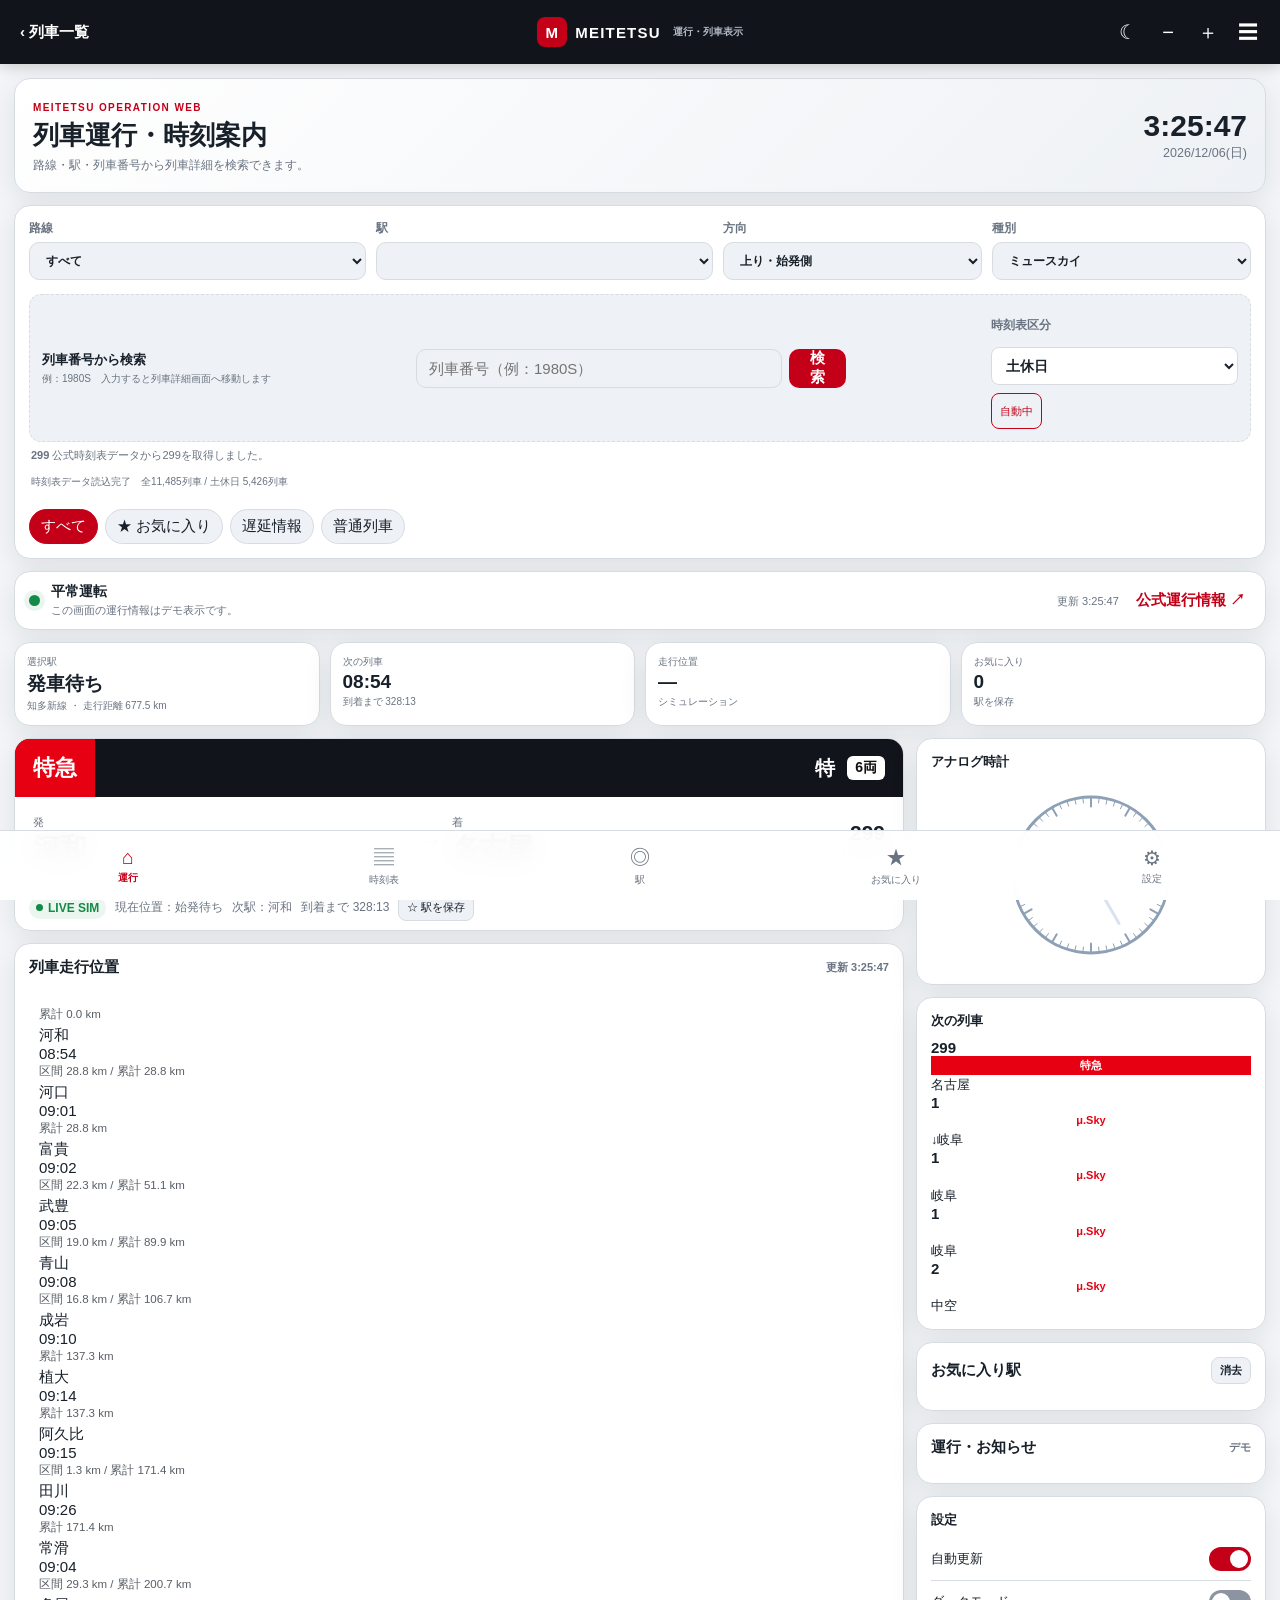
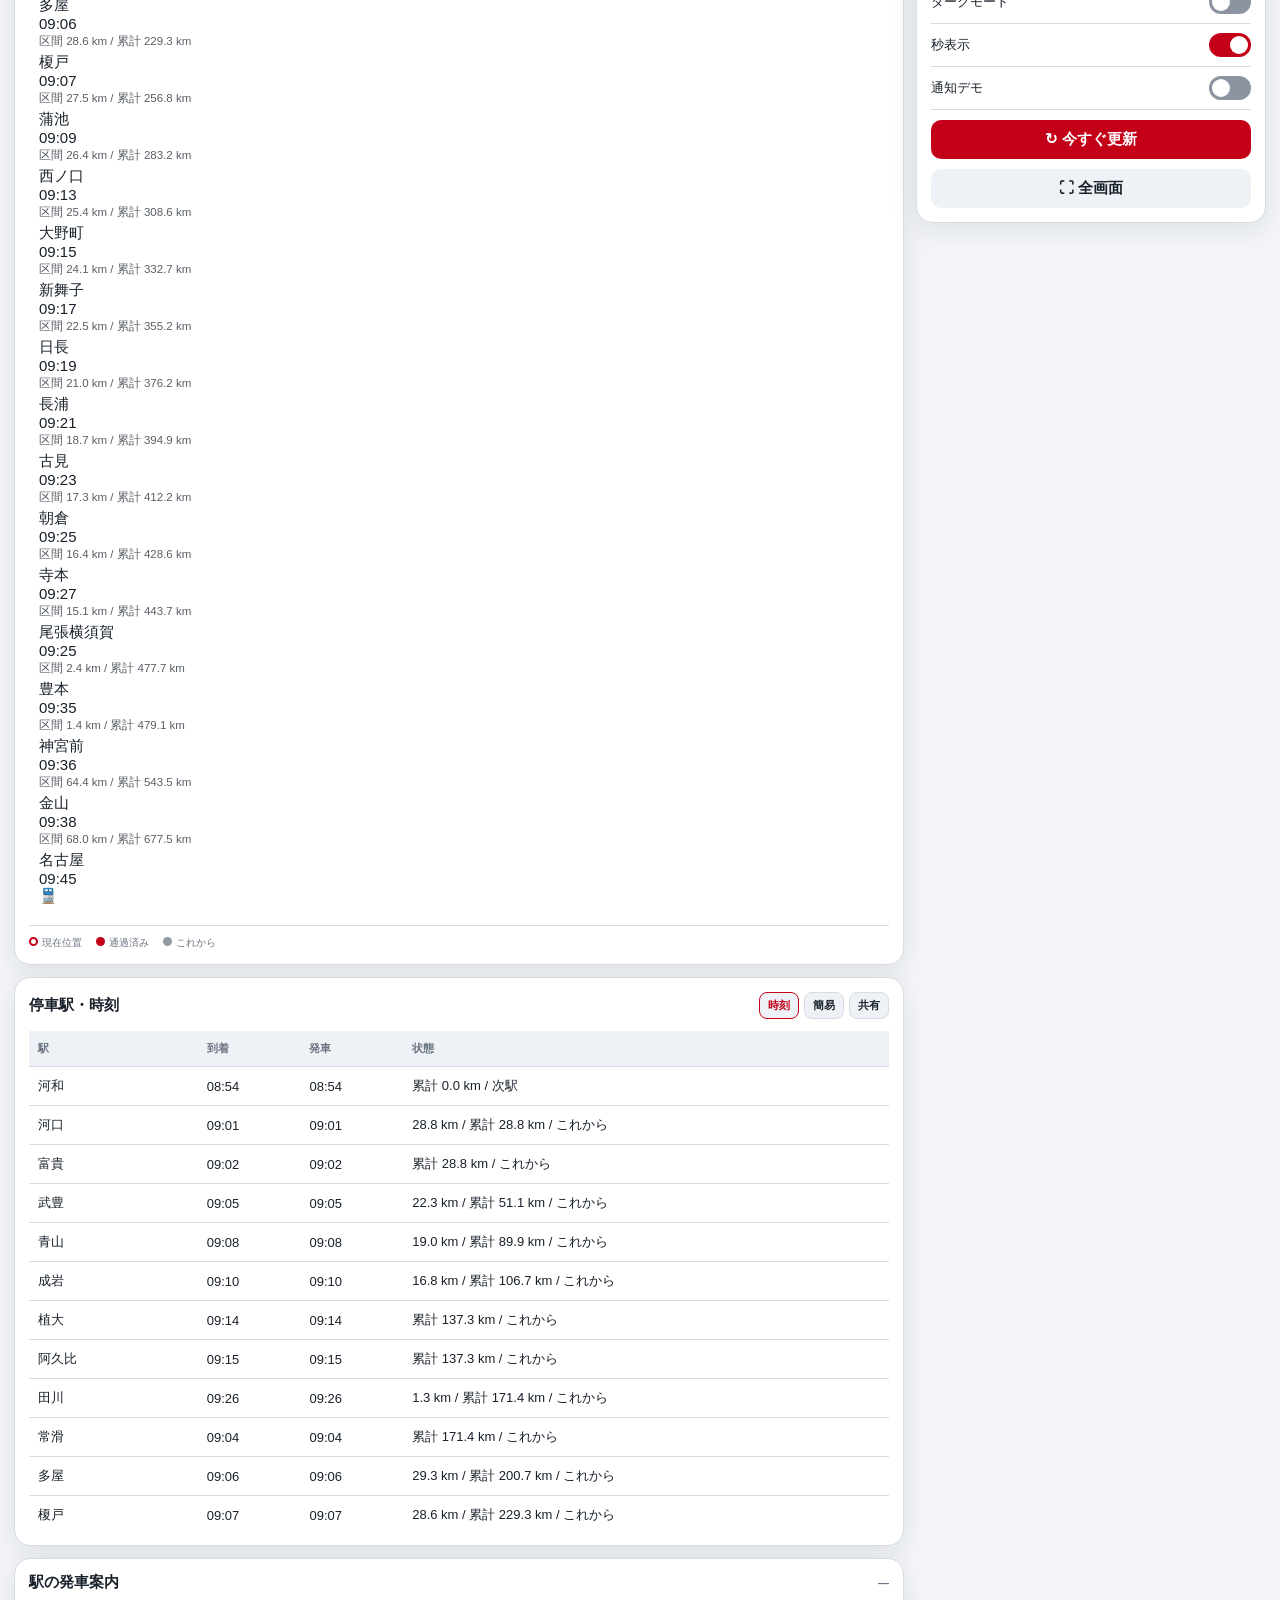
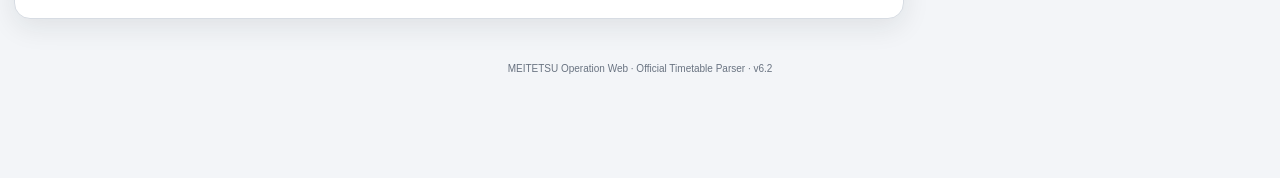
==== commit 4591cf46: "Add files via upload" ====
--- a/index.html
+++ b/index.html
@@ -5,7 +5,7 @@
 <meta name="theme-color" content="#ffffff"><meta name="description" content="名鉄風の運行・列車・時刻表Webアプリ">
 <meta name="mobile-web-app-capable" content="yes"><meta name="apple-mobile-web-app-capable" content="yes"><meta name="apple-mobile-web-app-status-bar-style" content="default"><meta name="apple-mobile-web-app-title" content="名鉄運行Web">
 <link rel="apple-touch-icon" href="icon-180.png">
-<link rel="manifest" href="manifest.webmanifest"><link rel="stylesheet" href="style.css?v=24">
+<link rel="manifest" href="manifest.webmanifest"><link rel="stylesheet" href="style.css?v=25">
 <title>v23 停車確認ボタン修正版 - MEITETSU Operation Web v10.0 Driver Display v21</title>
 </head>
 <body>
--- a/style.css
+++ b/style.css
@@ -852,3 +852,39 @@
     font-size: 18px !important;
   }
 }
+
+
+/* v25: iPad/Safari向け 停車確認ボタンの最終固定 */
+#stopAlert:not([hidden]) .driver-stop-panel {
+  position: relative !important;
+  overflow: hidden !important;
+  box-sizing: border-box !important;
+}
+#stopAlert:not([hidden]) #stopConfirmButton {
+  display: block !important;
+  visibility: visible !important;
+  opacity: 1 !important;
+  position: absolute !important;
+  left: 12px !important;
+  right: 12px !important;
+  bottom: 12px !important;
+  width: calc(100% - 24px) !important;
+  height: 58px !important;
+  min-height: 58px !important;
+  z-index: 9999 !important;
+  background: #ffd400 !important;
+  color: #111 !important;
+  border: 2px solid #111 !important;
+  border-radius: 4px !important;
+  font-size: 24px !important;
+  font-weight: 700 !important;
+  line-height: 1 !important;
+  pointer-events: auto !important;
+  touch-action: manipulation !important;
+}
+@media(max-width:520px){
+  #stopAlert:not([hidden]) #stopConfirmButton {
+    height: 48px !important; min-height: 48px !important; font-size: 18px !important;
+    left: 8px !important; right: 8px !important; bottom: 8px !important; width: calc(100% - 16px) !important;
+  }
+}
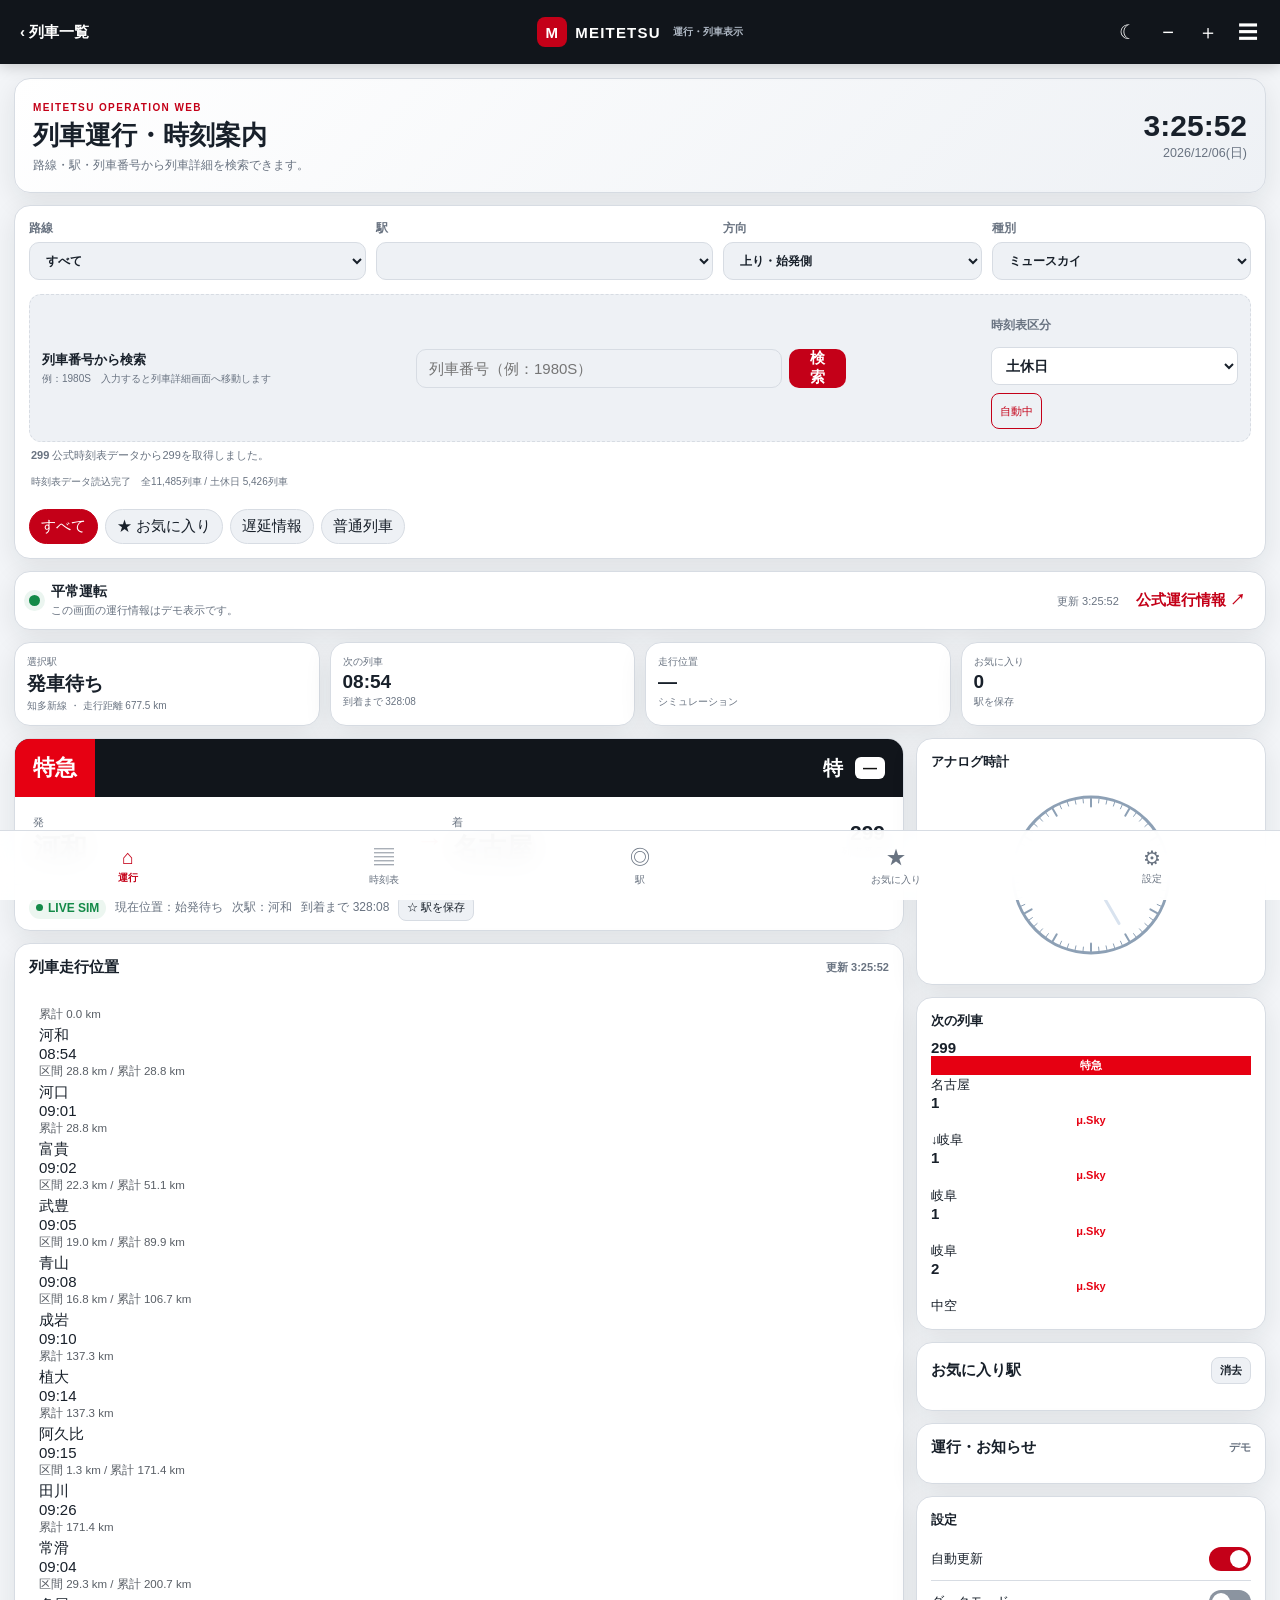
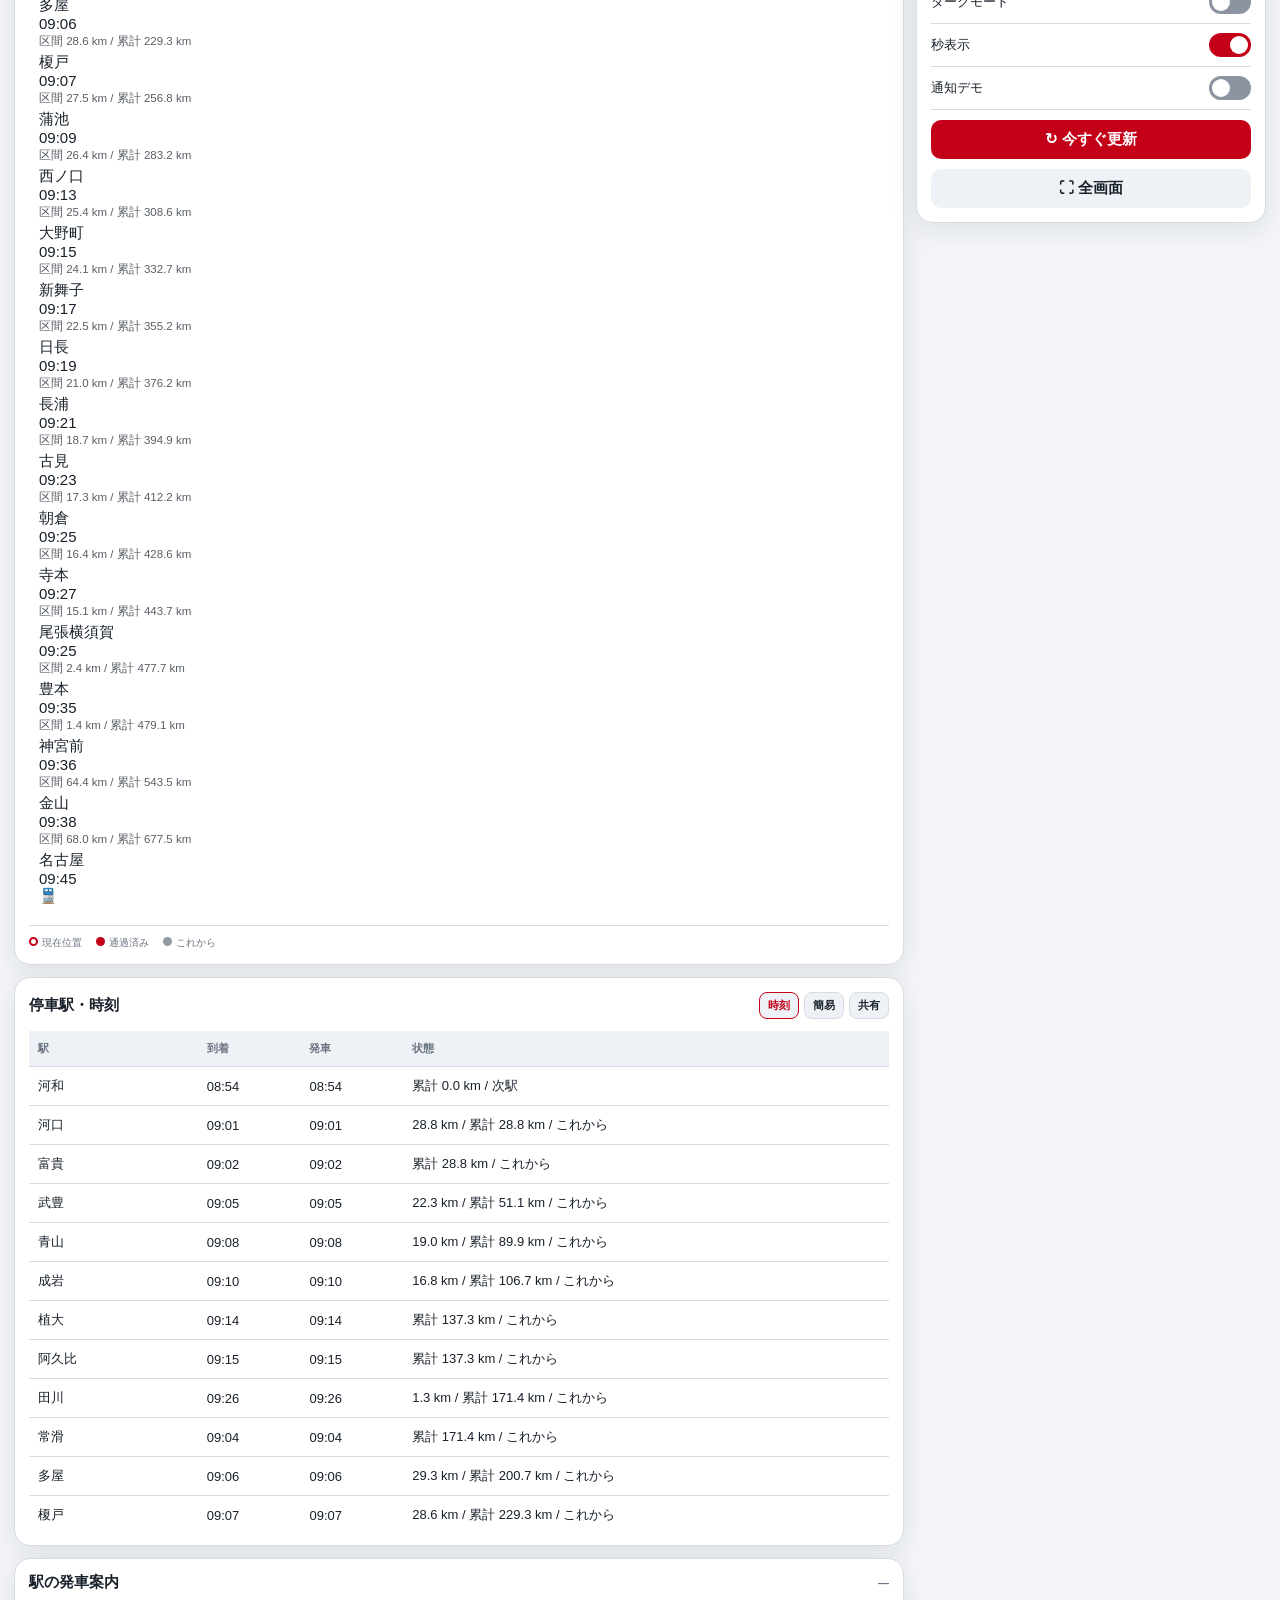
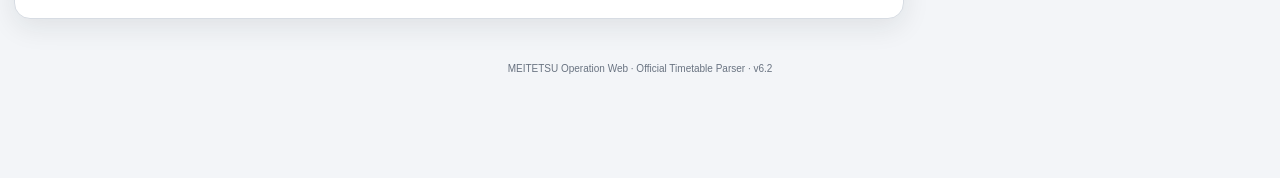
==== commit f0602983: "Add files via upload" ====
--- a/index.html
+++ b/index.html
@@ -5,8 +5,8 @@
 <meta name="theme-color" content="#ffffff"><meta name="description" content="名鉄風の運行・列車・時刻表Webアプリ">
 <meta name="mobile-web-app-capable" content="yes"><meta name="apple-mobile-web-app-capable" content="yes"><meta name="apple-mobile-web-app-status-bar-style" content="default"><meta name="apple-mobile-web-app-title" content="名鉄運行Web">
 <link rel="apple-touch-icon" href="icon-180.png">
-<link rel="manifest" href="manifest.webmanifest"><link rel="stylesheet" href="style.css?v=25">
-<title>v23 停車確認ボタン修正版 - MEITETSU Operation Web v10.0 Driver Display v21</title>
+<link rel="manifest" href="manifest.webmanifest"><link rel="stylesheet" href="style.css?v=26">
+<title>v26 両数手入力版 - MEITETSU Operation Web</title>
 </head>
 <body>
 <div id="toast" class="toast" aria-live="polite"></div>
@@ -36,6 +36,7 @@
 <section id="detailView" class="detail-view" hidden>
 <div class="detail-top"><button id="detailBack">‹ 列車一覧</button><div class="detail-title"><strong id="detailCrewName">名古屋乗務区</strong><small id="detailDate">--:--　----</small></div><div class="detail-tools"><button id="detailTheme">☼</button><button id="detailZoomOut">−</button><button id="detailZoomIn">＋</button><button id="detailMenu">⋮</button><button id="stopSimOpen">停車</button></div></div>
 <div class="detail-head"><div class="detail-type" id="detailType">普通</div><div class="detail-cars"><b id="detailCars">2</b><span>両</span></div><div class="detail-code"><b id="detailCode">M</b></div><div class="detail-notice">通告</div></div>
+<div class="manual-cars-bar"><label for="detailCarsInput">両数を手入力</label><input id="detailCarsInput" type="number" inputmode="numeric" min="1" max="20" step="1" placeholder="例：6"><span>両</span><small>PDFの両数は使用しません</small></div>
 <div class="detail-grid">
 <div class="detail-left">
 <div class="detail-route"><div class="detail-end departure"><span>発</span><b id="detailOrigin">一宮</b></div><div class="detail-end arrival"><span>着</span><b id="detailDestination">津島</b></div><div class="detail-number"><b id="detailTrainNo">1980S</b><span>列車</span></div></div>
--- a/style.css
+++ b/style.css
@@ -888,3 +888,10 @@
     left: 8px !important; right: 8px !important; bottom: 8px !important; width: calc(100% - 16px) !important;
   }
 }
+
+.manual-cars-bar{display:flex;align-items:center;gap:9px;padding:8px 12px;border-bottom:2px solid #222;background:#f2f2f2;color:#111;font-family:Arial,'Noto Sans JP',sans-serif}
+.manual-cars-bar label{font-size:15px;font-weight:700;white-space:nowrap}
+.manual-cars-bar input{width:90px;height:38px;box-sizing:border-box;margin:0;border:1px solid #333;border-radius:4px;background:#fff;color:#111;text-align:center;font-size:22px;font-weight:700;padding:3px 6px}
+.manual-cars-bar>span{font-size:18px;font-weight:700;margin-left:-5px}
+.manual-cars-bar small{font-size:11px;color:#555}
+@media(max-width:760px){.manual-cars-bar{flex-wrap:wrap}.manual-cars-bar small{width:100%;margin-left:0}}
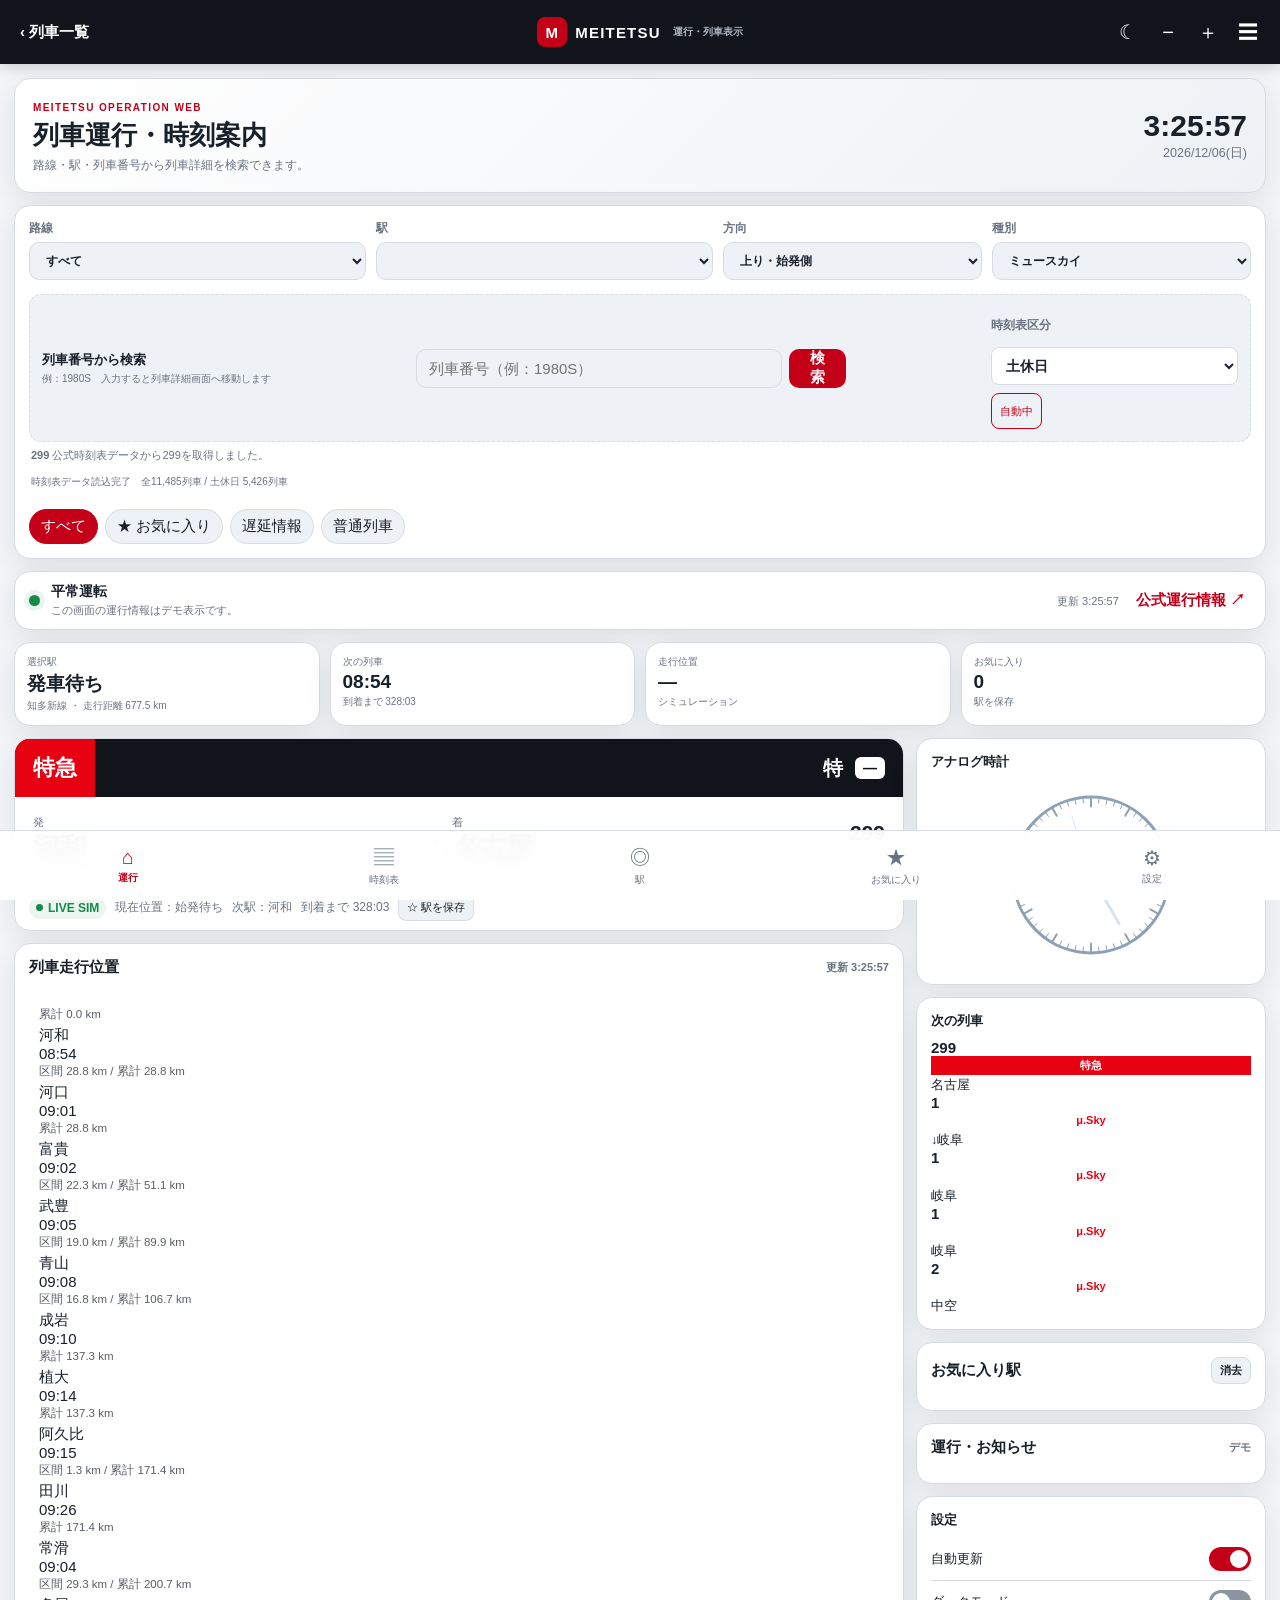
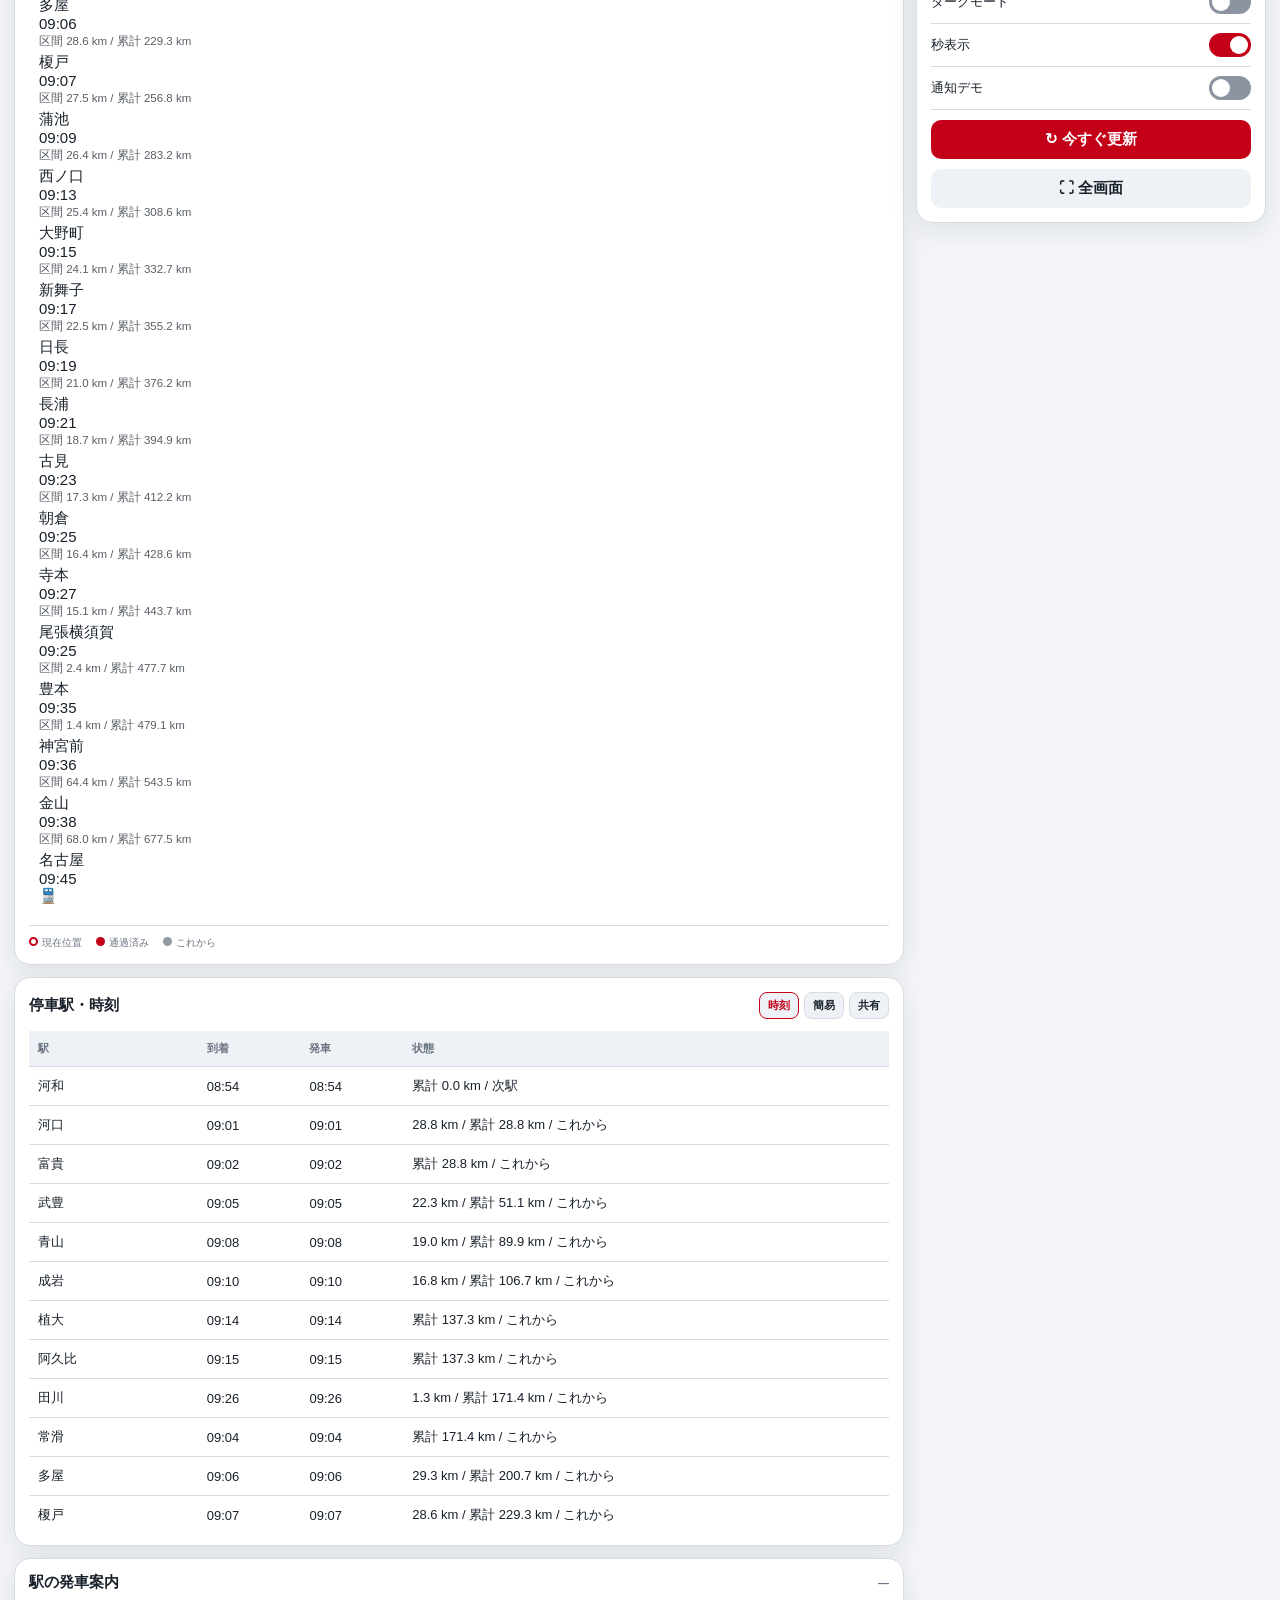
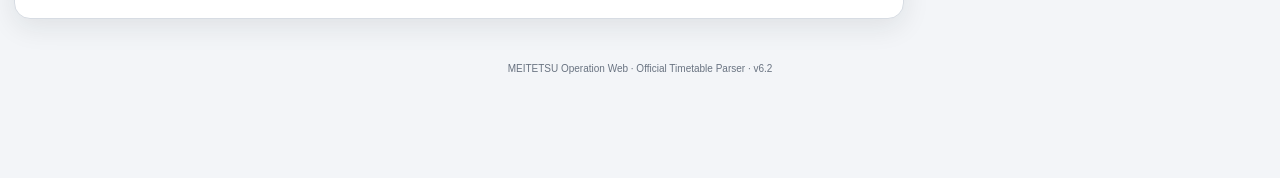
==== commit 99077296: "Add files via upload" ====
--- a/index.html
+++ b/index.html
@@ -6,7 +6,7 @@
 <meta name="mobile-web-app-capable" content="yes"><meta name="apple-mobile-web-app-capable" content="yes"><meta name="apple-mobile-web-app-status-bar-style" content="default"><meta name="apple-mobile-web-app-title" content="名鉄運行Web">
 <link rel="apple-touch-icon" href="icon-180.png">
 <link rel="manifest" href="manifest.webmanifest"><link rel="stylesheet" href="style.css?v=26">
-<title>v26 両数手入力版 - MEITETSU Operation Web</title>
+<title>v27 両数手入力版 - MEITETSU Operation Web</title>
 </head>
 <body>
 <div id="toast" class="toast" aria-live="polite"></div>
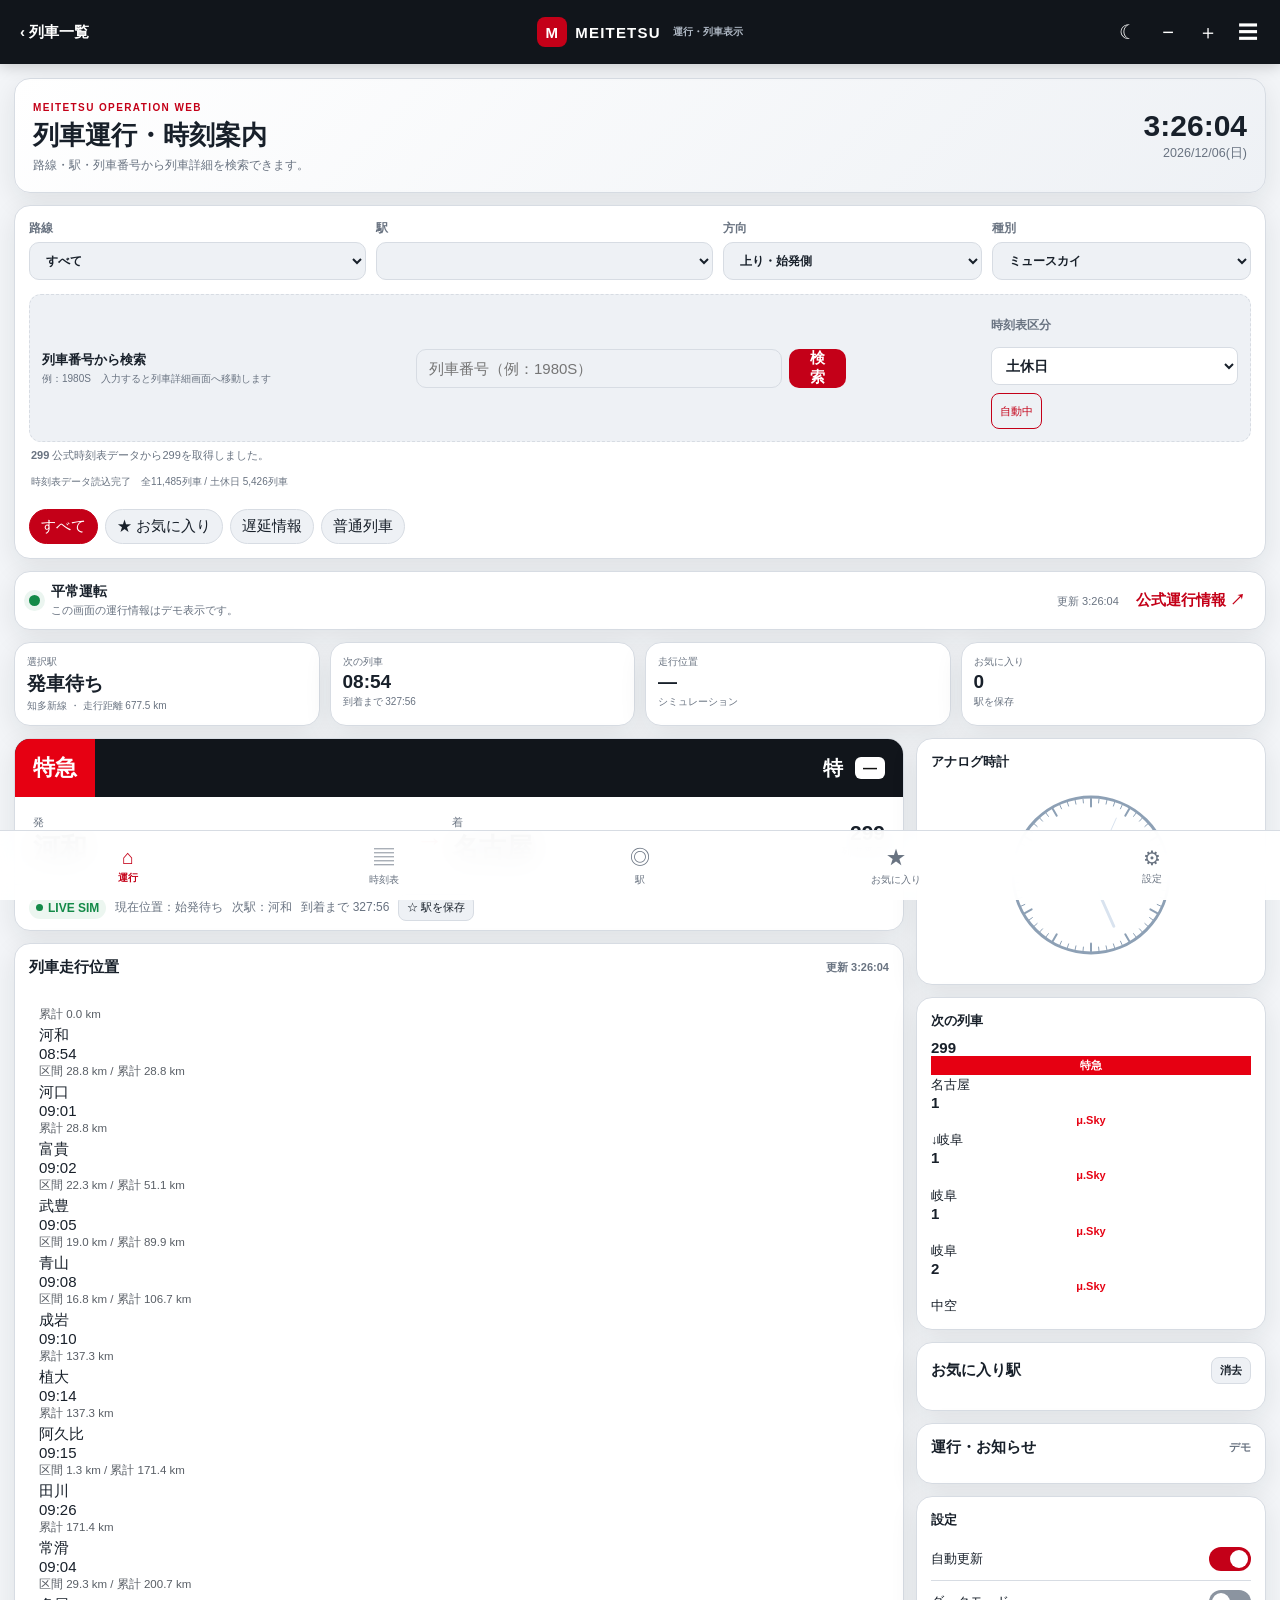
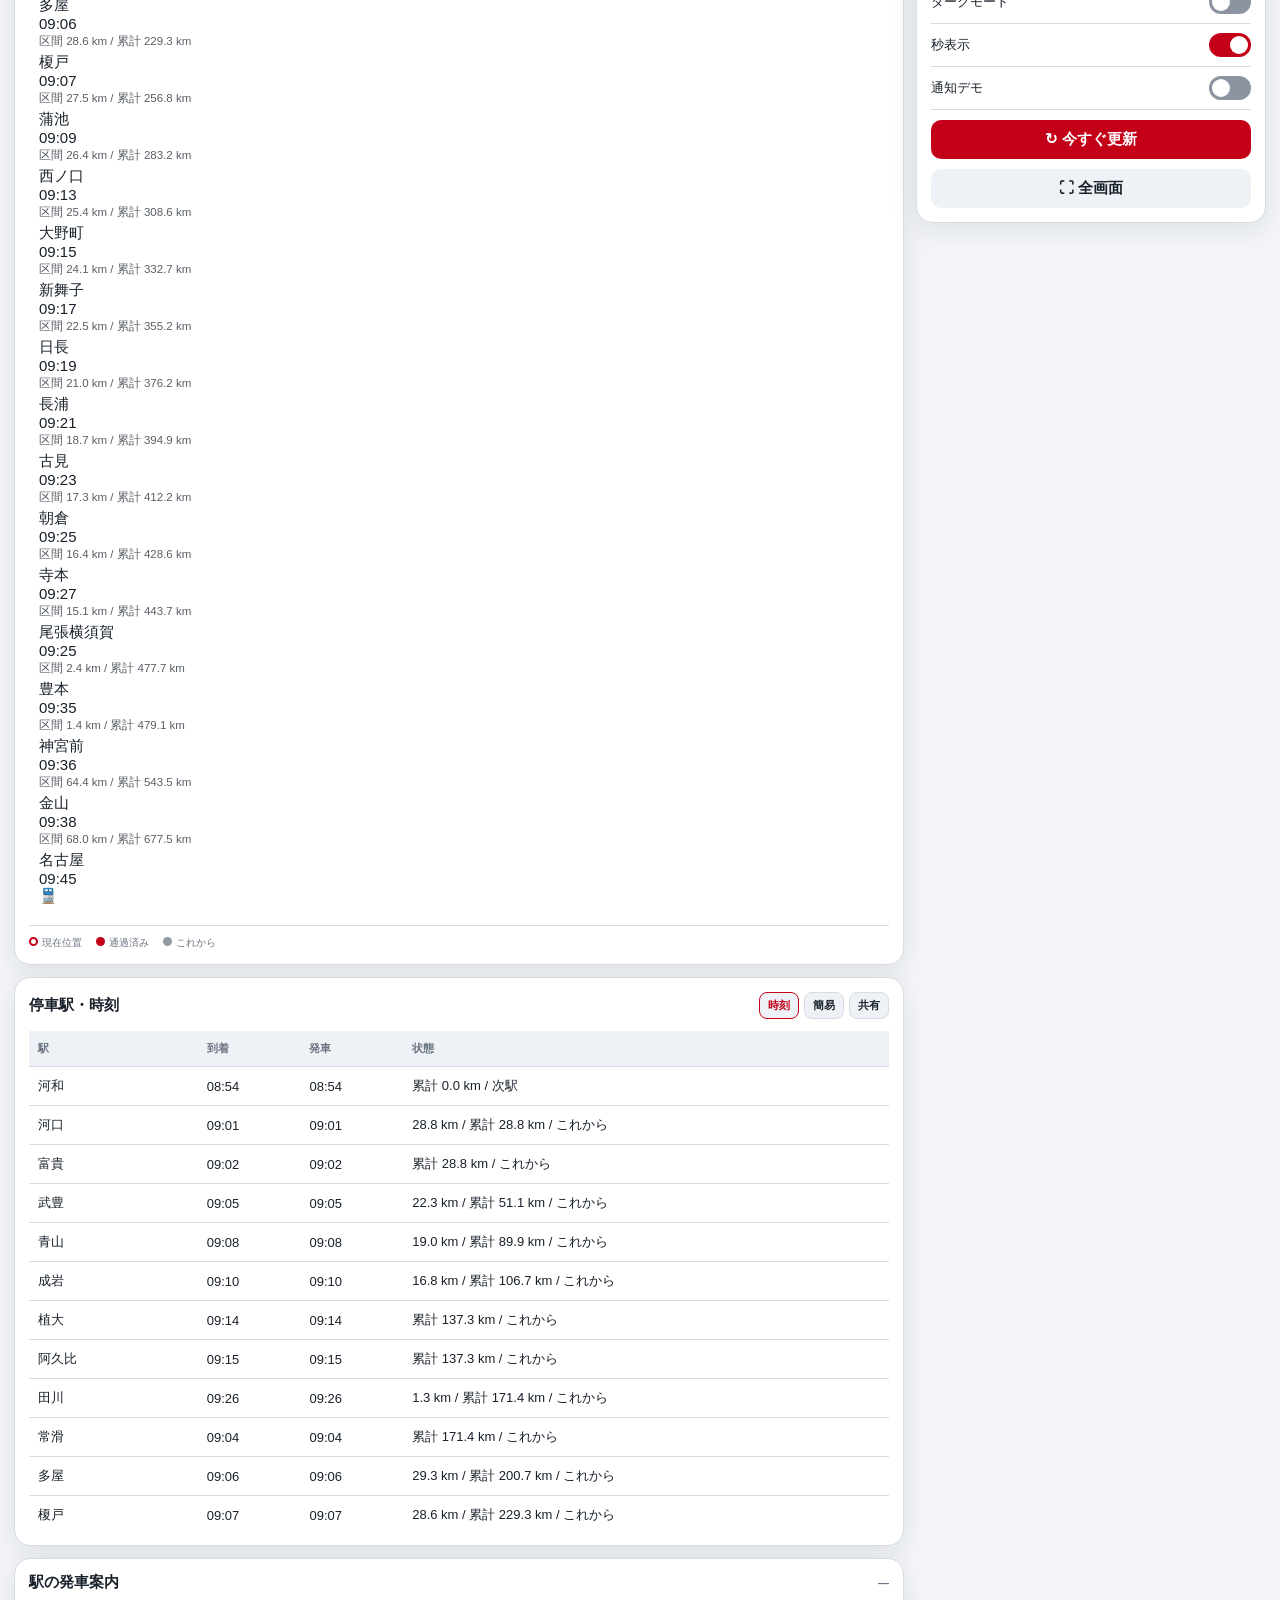
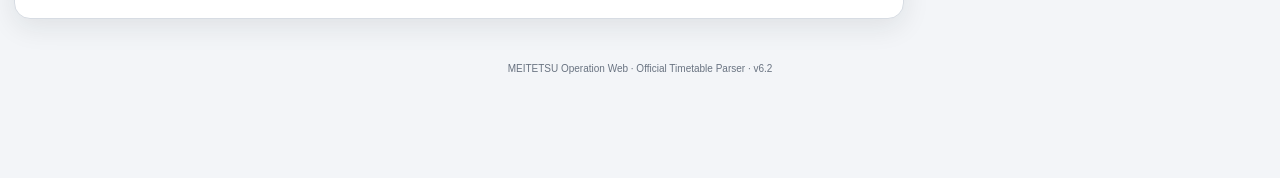
==== commit 8510ba87: "Add files via upload" ====
--- a/index.html
+++ b/index.html
@@ -5,8 +5,8 @@
 <meta name="theme-color" content="#ffffff"><meta name="description" content="名鉄風の運行・列車・時刻表Webアプリ">
 <meta name="mobile-web-app-capable" content="yes"><meta name="apple-mobile-web-app-capable" content="yes"><meta name="apple-mobile-web-app-status-bar-style" content="default"><meta name="apple-mobile-web-app-title" content="名鉄運行Web">
 <link rel="apple-touch-icon" href="icon-180.png">
-<link rel="manifest" href="manifest.webmanifest"><link rel="stylesheet" href="style.css?v=26">
-<title>v27 両数手入力版 - MEITETSU Operation Web</title>
+<link rel="manifest" href="manifest.webmanifest"><link rel="stylesheet" href="style.css?v=28">
+<title>v28 両数直接入力版 - MEITETSU Operation Web</title>
 </head>
 <body>
 <div id="toast" class="toast" aria-live="polite"></div>
@@ -35,8 +35,7 @@
 
 <section id="detailView" class="detail-view" hidden>
 <div class="detail-top"><button id="detailBack">‹ 列車一覧</button><div class="detail-title"><strong id="detailCrewName">名古屋乗務区</strong><small id="detailDate">--:--　----</small></div><div class="detail-tools"><button id="detailTheme">☼</button><button id="detailZoomOut">−</button><button id="detailZoomIn">＋</button><button id="detailMenu">⋮</button><button id="stopSimOpen">停車</button></div></div>
-<div class="detail-head"><div class="detail-type" id="detailType">普通</div><div class="detail-cars"><b id="detailCars">2</b><span>両</span></div><div class="detail-code"><b id="detailCode">M</b></div><div class="detail-notice">通告</div></div>
-<div class="manual-cars-bar"><label for="detailCarsInput">両数を手入力</label><input id="detailCarsInput" type="number" inputmode="numeric" min="1" max="20" step="1" placeholder="例：6"><span>両</span><small>PDFの両数は使用しません</small></div>
+<div class="detail-head"><div class="detail-type" id="detailType">普通</div><div class="detail-cars" aria-label="両数"><b id="detailCars" contenteditable="true" role="spinbutton" inputmode="numeric" aria-label="両数を直接入力">0</b><span>両</span></div><div class="detail-code"><b id="detailCode">M</b></div><div class="detail-notice">通告</div></div>
 <div class="detail-grid">
 <div class="detail-left">
 <div class="detail-route"><div class="detail-end departure"><span>発</span><b id="detailOrigin">一宮</b></div><div class="detail-end arrival"><span>着</span><b id="detailDestination">津島</b></div><div class="detail-number"><b id="detailTrainNo">1980S</b><span>列車</span></div></div>
@@ -75,5 +74,5 @@
 <nav class="bottom-nav"><button class="nav-item active" data-target="top">⌂<span>運行</span></button><button class="nav-item" data-target="scheduleSection">▤<span>時刻表</span></button><button class="nav-item" id="stationBtn">◎<span>駅</span></button><button class="nav-item" data-target="favoritesList">★<span>お気に入り</span></button><button class="nav-item" id="settingsBtn">⚙<span>設定</span></button></nav>
 <dialog id="menuDialog"><div class="dialog-head"><strong>メニュー</strong><button id="closeDialog">×</button></div><div class="dialog-body"><button class="menu-link" id="simulateDelay">⚠ 遅延表示をデモする</button><button class="menu-link" id="clearDelay">✓ 平常運転に戻す</button><button class="menu-link" id="simulateCancel">⛔ 運休列車をデモする</button><button class="menu-link" id="officialMenu">↗ 名鉄公式 運行情報</button><div class="search-box"><input id="stationSearch" placeholder="駅名を検索（例：一宮）"><button id="searchStation">検索</button></div><div id="searchResult"></div><p class="demo-note">列車番号検索は、名鉄公式「路線別時刻表」のPDFをGitHub Actionsで解析して生成したデータを使用します。運行情報・現在位置は別途シミュレーションです。公式PDFの更新後はデータ更新ワークフローを実行してください。</p></div></dialog>
 <footer>MEITETSU Operation Web · Official Timetable Parser · v6.2</footer>
-<script src="app.js?v=24"></script>
+<script src="app.js?v=28"></script>
 </body></html>
--- a/style.css
+++ b/style.css
@@ -895,3 +895,29 @@
 .manual-cars-bar>span{font-size:18px;font-weight:700;margin-left:-5px}
 .manual-cars-bar small{font-size:11px;color:#555}
 @media(max-width:760px){.manual-cars-bar{flex-wrap:wrap}.manual-cars-bar small{width:100%;margin-left:0}}
+
+/* v28: 両数を専用テキストボックスではなく「○両」の数字部分へ直接入力 */
+.detail-cars #detailCars {
+  display: inline-block !important;
+  min-width: 1.05em;
+  margin: 0;
+  padding: 0 2px;
+  border: 0 !important;
+  outline: 0 !important;
+  background: transparent !important;
+  color: inherit !important;
+  text-align: center;
+  cursor: text;
+  -webkit-user-select: text;
+  user-select: text;
+  -webkit-tap-highlight-color: transparent;
+  caret-color: #111;
+}
+.detail-cars #detailCars:focus {
+  outline: 2px solid rgba(0,119,209,.35) !important;
+  outline-offset: 2px;
+  border-radius: 3px;
+}
+@media (max-width:760px){
+  .detail-cars #detailCars { min-width: 1.1em; }
+}
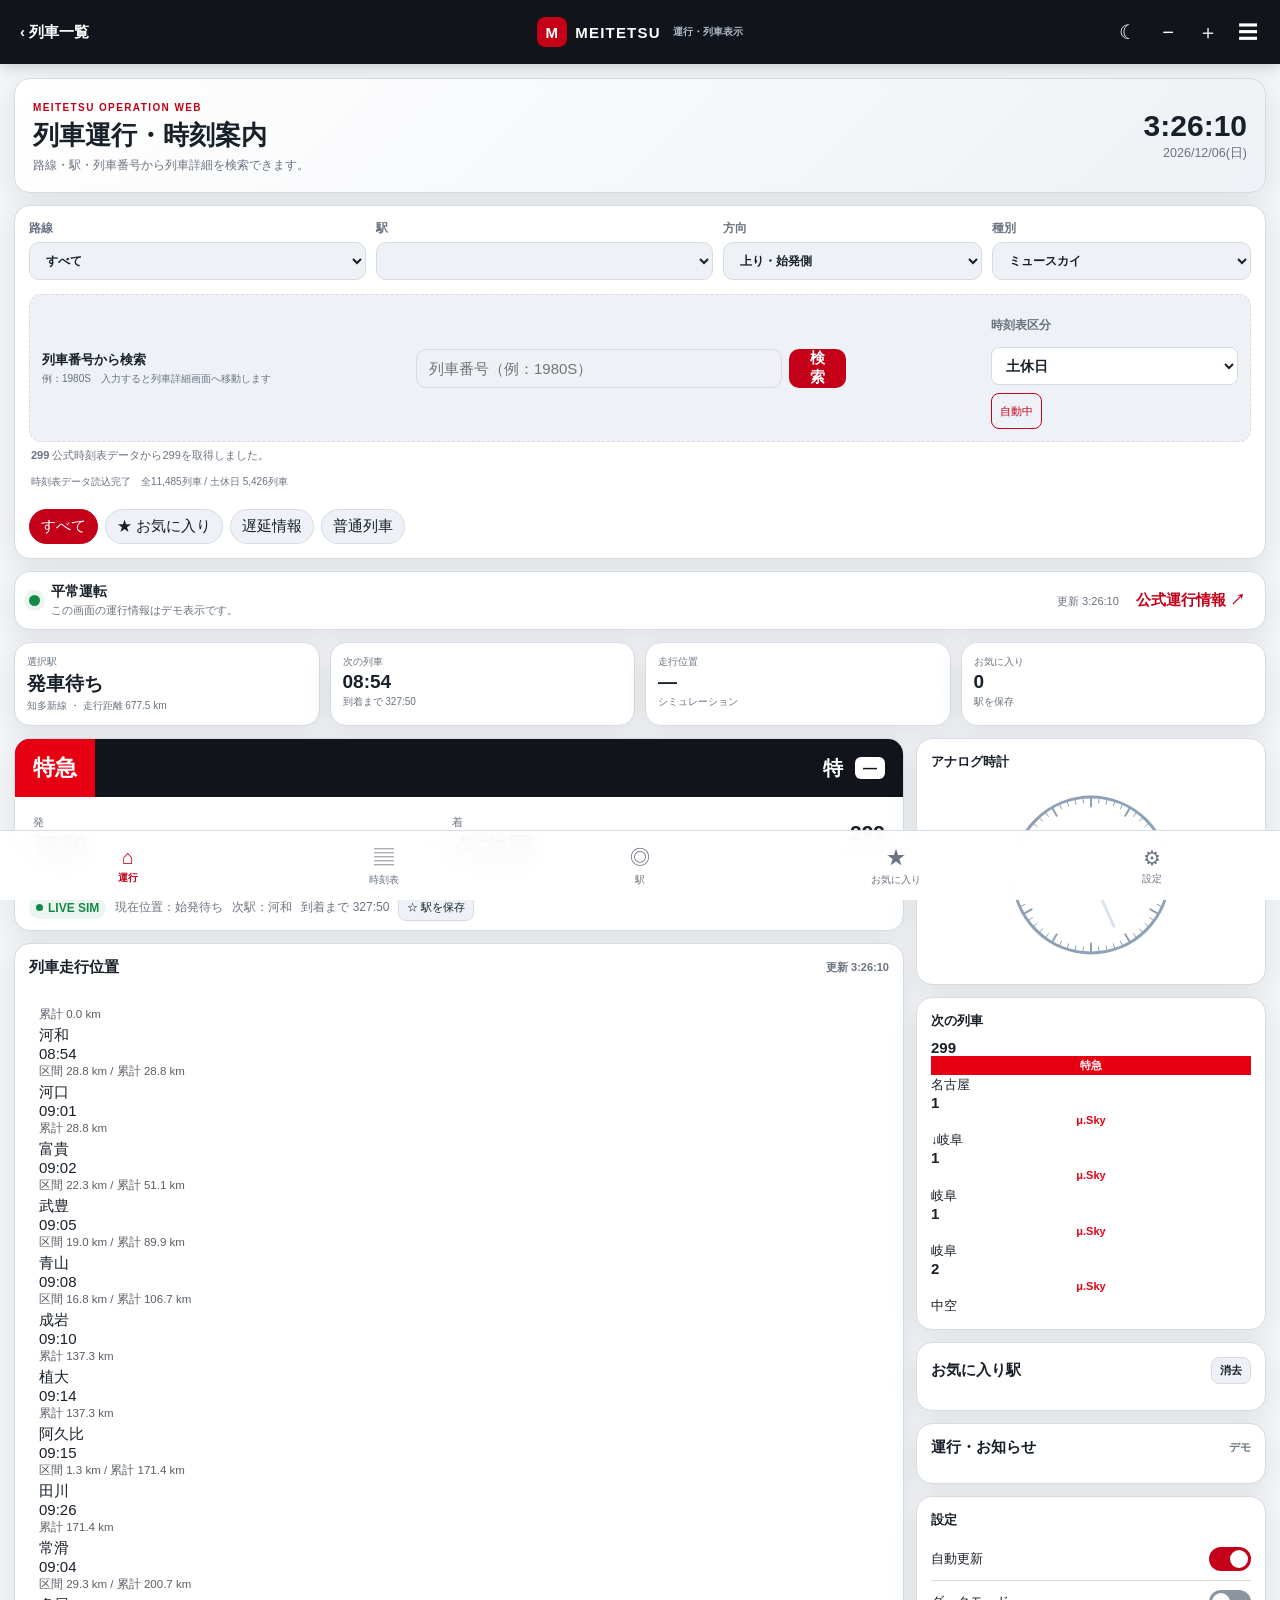
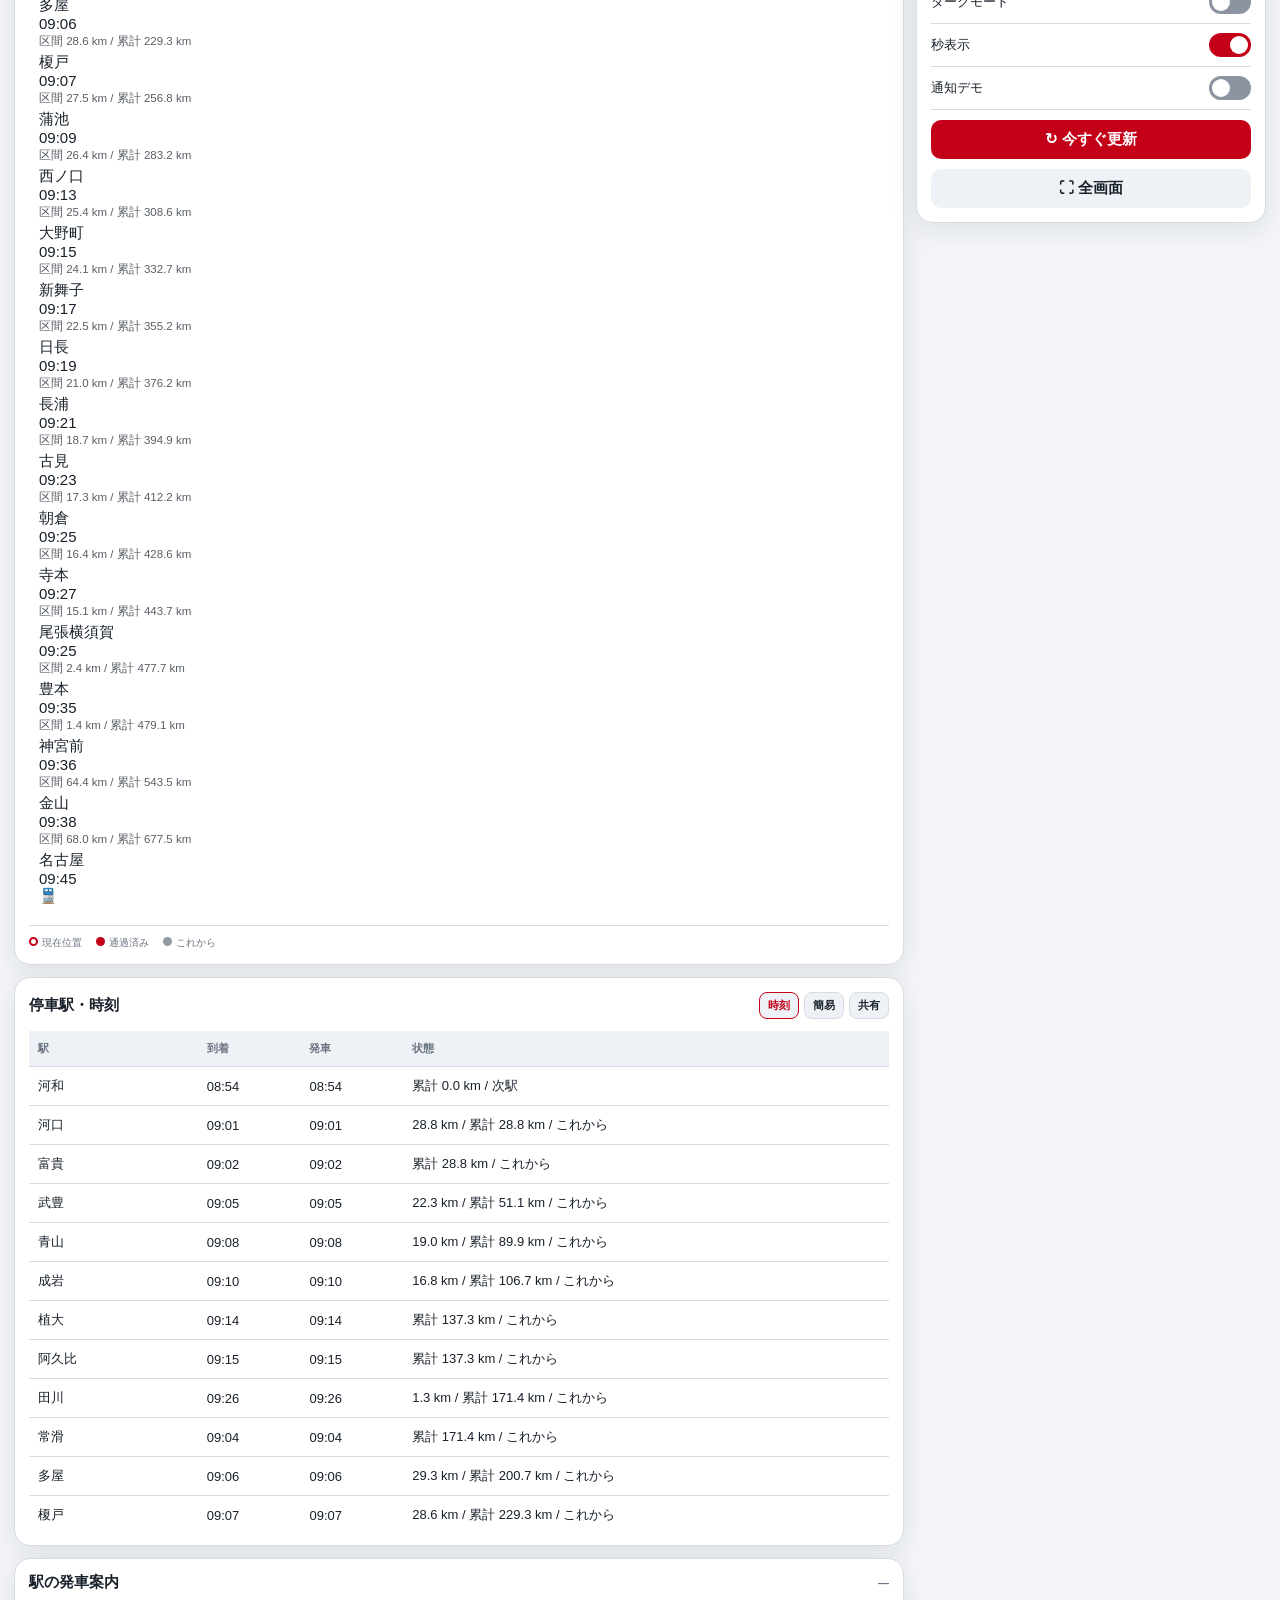
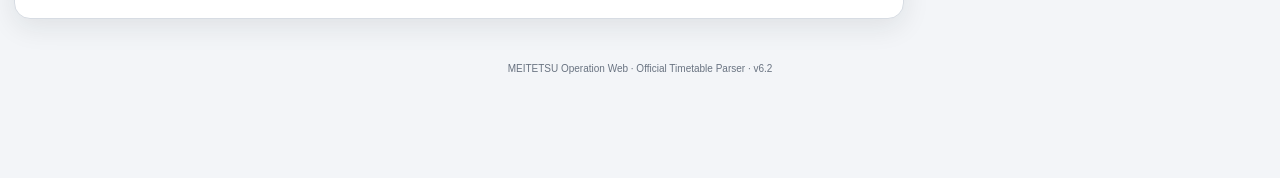
==== commit 4495cfc3: "Add files via upload" ====
--- a/index.html
+++ b/index.html
@@ -5,8 +5,8 @@
 <meta name="theme-color" content="#ffffff"><meta name="description" content="名鉄風の運行・列車・時刻表Webアプリ">
 <meta name="mobile-web-app-capable" content="yes"><meta name="apple-mobile-web-app-capable" content="yes"><meta name="apple-mobile-web-app-status-bar-style" content="default"><meta name="apple-mobile-web-app-title" content="名鉄運行Web">
 <link rel="apple-touch-icon" href="icon-180.png">
-<link rel="manifest" href="manifest.webmanifest"><link rel="stylesheet" href="style.css?v=28">
-<title>v28 両数直接入力版 - MEITETSU Operation Web</title>
+<link rel="manifest" href="manifest.webmanifest"><link rel="stylesheet" href="style.css?v=29">
+<title>v29 両数直接入力版 - MEITETSU Operation Web</title>
 </head>
 <body>
 <div id="toast" class="toast" aria-live="polite"></div>
@@ -35,7 +35,7 @@
 
 <section id="detailView" class="detail-view" hidden>
 <div class="detail-top"><button id="detailBack">‹ 列車一覧</button><div class="detail-title"><strong id="detailCrewName">名古屋乗務区</strong><small id="detailDate">--:--　----</small></div><div class="detail-tools"><button id="detailTheme">☼</button><button id="detailZoomOut">−</button><button id="detailZoomIn">＋</button><button id="detailMenu">⋮</button><button id="stopSimOpen">停車</button></div></div>
-<div class="detail-head"><div class="detail-type" id="detailType">普通</div><div class="detail-cars" aria-label="両数"><b id="detailCars" contenteditable="true" role="spinbutton" inputmode="numeric" aria-label="両数を直接入力">0</b><span>両</span></div><div class="detail-code"><b id="detailCode">M</b></div><div class="detail-notice">通告</div></div>
+<div class="detail-head"><div class="detail-type" id="detailType">普通</div><div class="detail-cars" aria-label="両数"><input id="detailCars" class="direct-cars-input" type="number" min="0" max="20" step="1" value="0" inputmode="numeric" aria-label="両数を直接入力"><span>両</span></div><div class="detail-code"><b id="detailCode">M</b></div><div class="detail-notice">通告</div></div>
 <div class="detail-grid">
 <div class="detail-left">
 <div class="detail-route"><div class="detail-end departure"><span>発</span><b id="detailOrigin">一宮</b></div><div class="detail-end arrival"><span>着</span><b id="detailDestination">津島</b></div><div class="detail-number"><b id="detailTrainNo">1980S</b><span>列車</span></div></div>
@@ -74,5 +74,5 @@
 <nav class="bottom-nav"><button class="nav-item active" data-target="top">⌂<span>運行</span></button><button class="nav-item" data-target="scheduleSection">▤<span>時刻表</span></button><button class="nav-item" id="stationBtn">◎<span>駅</span></button><button class="nav-item" data-target="favoritesList">★<span>お気に入り</span></button><button class="nav-item" id="settingsBtn">⚙<span>設定</span></button></nav>
 <dialog id="menuDialog"><div class="dialog-head"><strong>メニュー</strong><button id="closeDialog">×</button></div><div class="dialog-body"><button class="menu-link" id="simulateDelay">⚠ 遅延表示をデモする</button><button class="menu-link" id="clearDelay">✓ 平常運転に戻す</button><button class="menu-link" id="simulateCancel">⛔ 運休列車をデモする</button><button class="menu-link" id="officialMenu">↗ 名鉄公式 運行情報</button><div class="search-box"><input id="stationSearch" placeholder="駅名を検索（例：一宮）"><button id="searchStation">検索</button></div><div id="searchResult"></div><p class="demo-note">列車番号検索は、名鉄公式「路線別時刻表」のPDFをGitHub Actionsで解析して生成したデータを使用します。運行情報・現在位置は別途シミュレーションです。公式PDFの更新後はデータ更新ワークフローを実行してください。</p></div></dialog>
 <footer>MEITETSU Operation Web · Official Timetable Parser · v6.2</footer>
-<script src="app.js?v=28"></script>
+<script src="app.js?v=29"></script>
 </body></html>
--- a/style.css
+++ b/style.css
@@ -921,3 +921,55 @@
 @media (max-width:760px){
   .detail-cars #detailCars { min-width: 1.1em; }
 }
+
+
+/* v29: 「○両」の数字部分そのものを入力欄にする。専用入力バーは表示しない。 */
+.manual-cars-bar { display:none !important; }
+.detail-cars {
+  display:grid !important;
+  grid-template-columns:auto auto !important;
+  place-content:center !important;
+  align-items:end !important;
+  gap:3px !important;
+  padding:0 !important;
+}
+.detail-cars .direct-cars-input,
+.detail-cars input#detailCars {
+  display:block !important;
+  width:1.15em !important;
+  min-width:1.15em !important;
+  max-width:1.15em !important;
+  height:1.05em !important;
+  margin:0 !important;
+  padding:0 !important;
+  border:0 !important;
+  border-radius:0 !important;
+  outline:none !important;
+  background:transparent !important;
+  box-shadow:none !important;
+  color:#111 !important;
+  font-family:inherit !important;
+  font-size:55px !important;
+  font-weight:400 !important;
+  line-height:.9 !important;
+  text-align:center !important;
+  -webkit-appearance:none !important;
+  appearance:none !important;
+  cursor:text !important;
+  -webkit-user-select:text !important;
+  user-select:text !important;
+  caret-color:#111 !important;
+}
+.detail-cars input#detailCars:focus {
+  outline:2px solid rgba(0,119,209,.28) !important;
+  outline-offset:2px !important;
+}
+.detail-cars input#detailCars::-webkit-outer-spin-button,
+.detail-cars input#detailCars::-webkit-inner-spin-button {
+  -webkit-appearance:none !important;
+  margin:0 !important;
+}
+@media(max-width:760px){
+  .detail-cars .direct-cars-input,
+  .detail-cars input#detailCars { font-size:40px !important; width:1.15em !important; min-width:1.15em !important; max-width:1.15em !important; }
+}
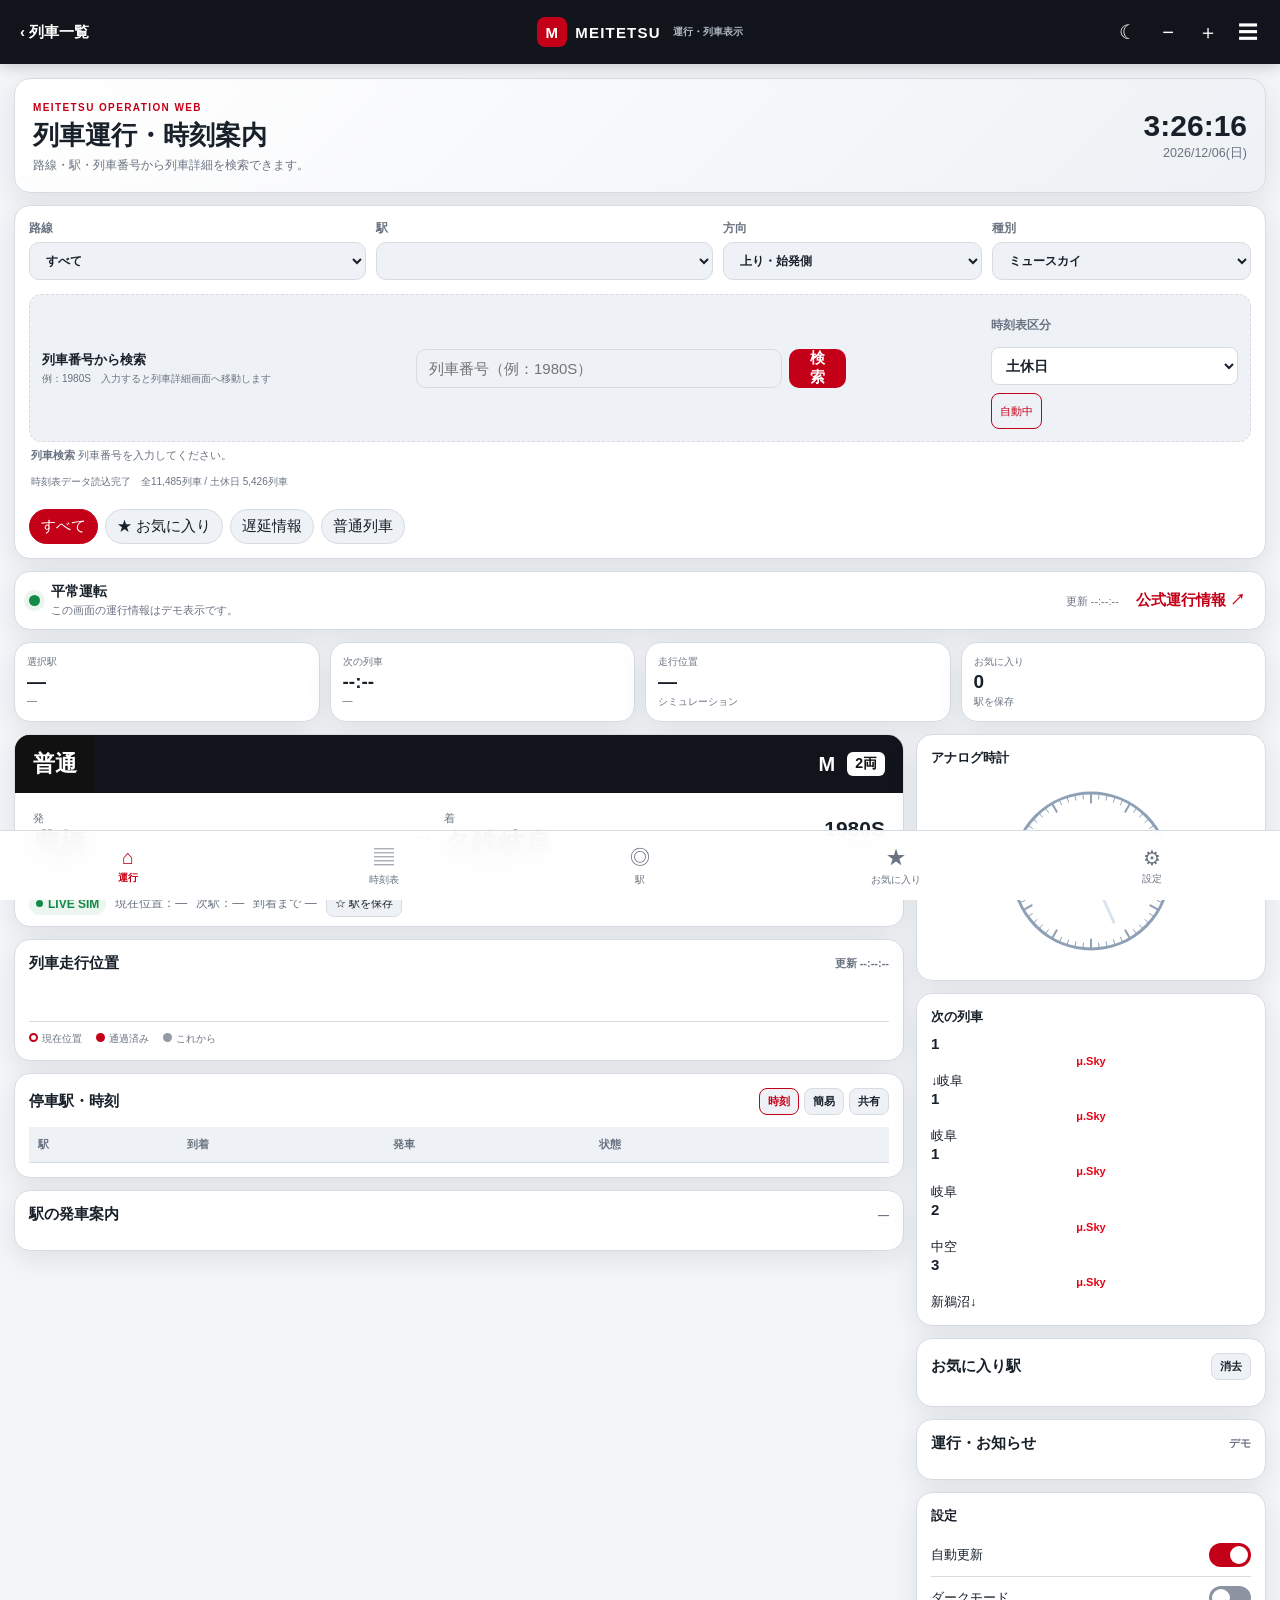
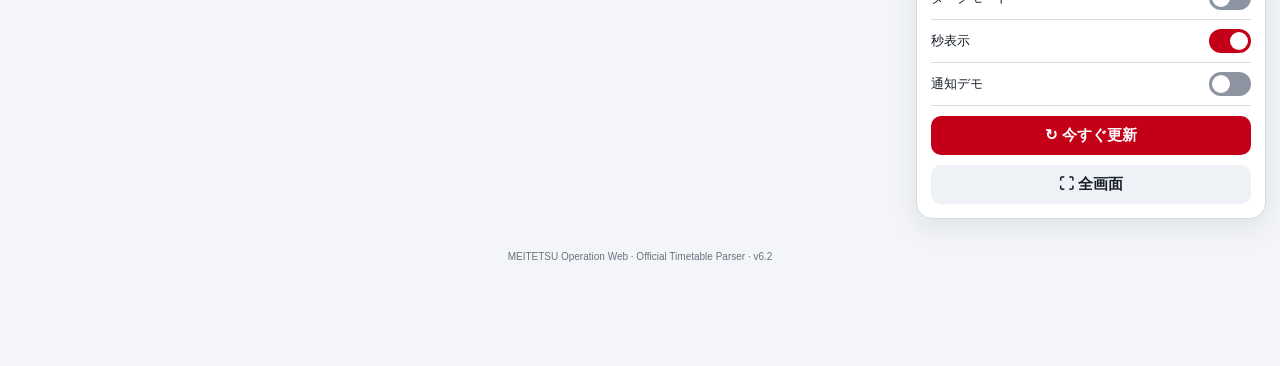
==== commit 0f54f55f: "Add files via upload" ====
--- a/index.html
+++ b/index.html
@@ -5,8 +5,8 @@
 <meta name="theme-color" content="#ffffff"><meta name="description" content="名鉄風の運行・列車・時刻表Webアプリ">
 <meta name="mobile-web-app-capable" content="yes"><meta name="apple-mobile-web-app-capable" content="yes"><meta name="apple-mobile-web-app-status-bar-style" content="default"><meta name="apple-mobile-web-app-title" content="名鉄運行Web">
 <link rel="apple-touch-icon" href="icon-180.png">
-<link rel="manifest" href="manifest.webmanifest"><link rel="stylesheet" href="style.css?v=29">
-<title>v29 両数直接入力版 - MEITETSU Operation Web</title>
+<link rel="manifest" href="manifest.webmanifest"><link rel="stylesheet" href="style.css?v=31">
+<title>v30 時刻表修正版 - MEITETSU Operation Web</title>
 </head>
 <body>
 <div id="toast" class="toast" aria-live="polite"></div>
@@ -74,5 +74,5 @@
 <nav class="bottom-nav"><button class="nav-item active" data-target="top">⌂<span>運行</span></button><button class="nav-item" data-target="scheduleSection">▤<span>時刻表</span></button><button class="nav-item" id="stationBtn">◎<span>駅</span></button><button class="nav-item" data-target="favoritesList">★<span>お気に入り</span></button><button class="nav-item" id="settingsBtn">⚙<span>設定</span></button></nav>
 <dialog id="menuDialog"><div class="dialog-head"><strong>メニュー</strong><button id="closeDialog">×</button></div><div class="dialog-body"><button class="menu-link" id="simulateDelay">⚠ 遅延表示をデモする</button><button class="menu-link" id="clearDelay">✓ 平常運転に戻す</button><button class="menu-link" id="simulateCancel">⛔ 運休列車をデモする</button><button class="menu-link" id="officialMenu">↗ 名鉄公式 運行情報</button><div class="search-box"><input id="stationSearch" placeholder="駅名を検索（例：一宮）"><button id="searchStation">検索</button></div><div id="searchResult"></div><p class="demo-note">列車番号検索は、名鉄公式「路線別時刻表」のPDFをGitHub Actionsで解析して生成したデータを使用します。運行情報・現在位置は別途シミュレーションです。公式PDFの更新後はデータ更新ワークフローを実行してください。</p></div></dialog>
 <footer>MEITETSU Operation Web · Official Timetable Parser · v6.2</footer>
-<script src="app.js?v=29"></script>
+<script src="app.js?v=31"></script>
 </body></html>
